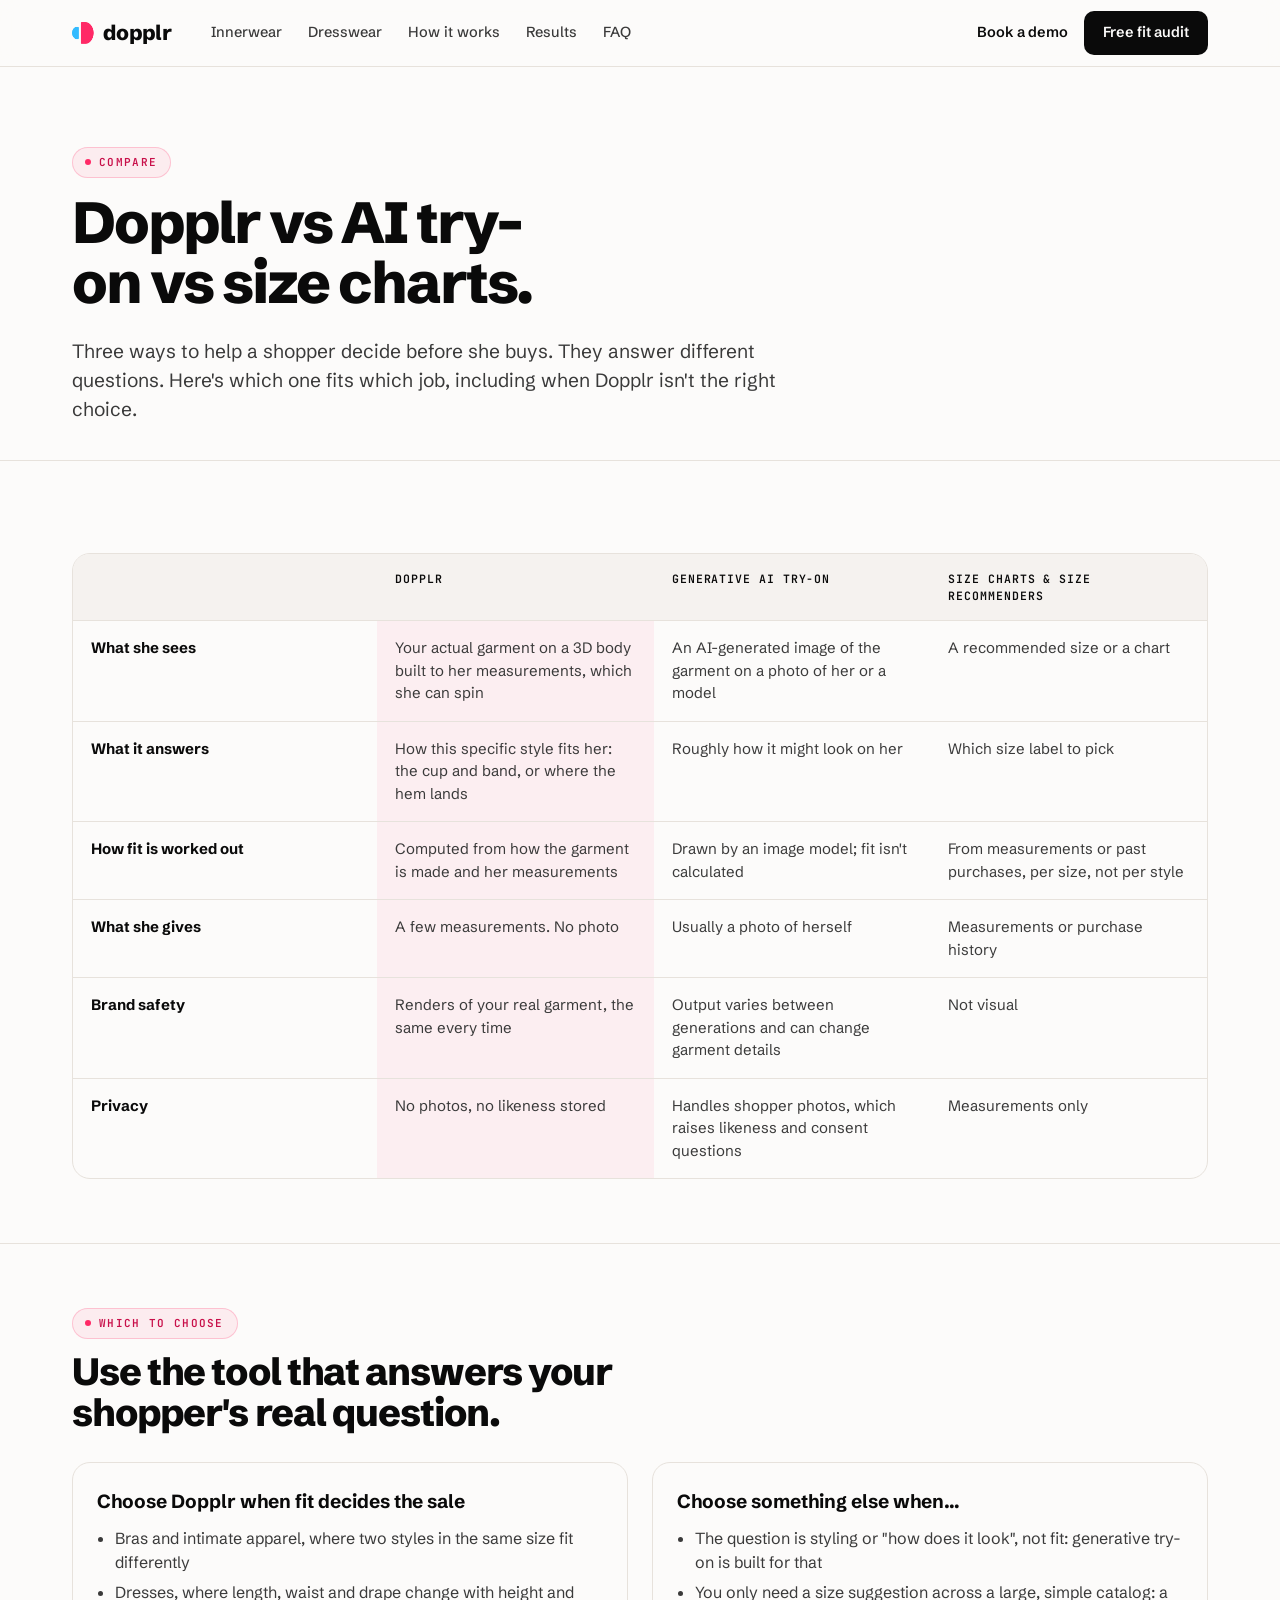
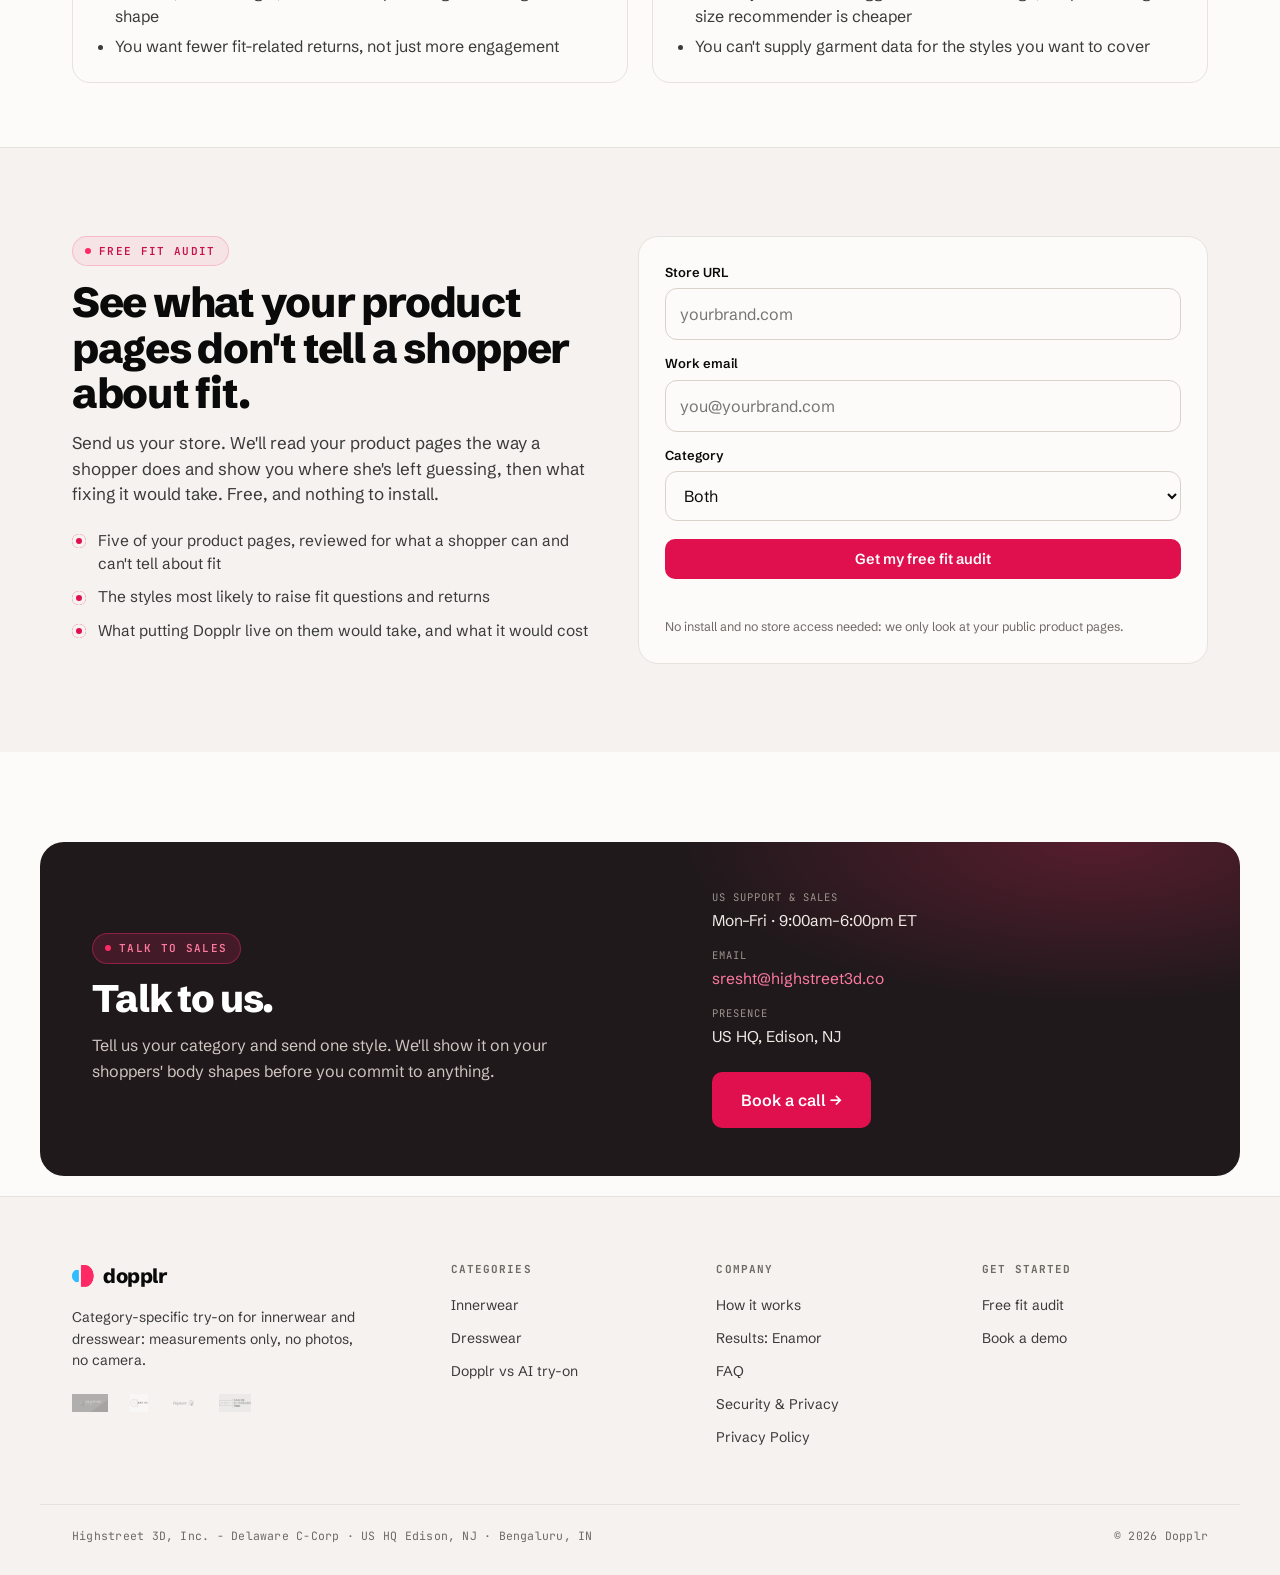
==== compare.html @ ad515e50 "Site audit fixes: free fit audit funnel, GA4 events, new pages, a11y/LCP, SEO and crawlability - Fre" ====
<!DOCTYPE html>
<html lang="en">
<head>
<meta charset="UTF-8" />
<meta name="viewport" content="width=device-width, initial-scale=1.0" />
<title>Dopplr vs AI try-on vs size charts | Dopplr</title>
<meta name="description" content="How Dopplr compares with generative AI try-on and size charts or size recommenders, and when each is the right choice for an apparel brand." />
<link rel="canonical" href="https://dopplr.info/compare" />
<meta property="og:type" content="website" />
<meta property="og:site_name" content="Dopplr" />
<meta property="og:title" content="Dopplr vs AI try-on vs size charts" />
<meta property="og:description" content="How Dopplr compares with generative AI try-on and size charts or size recommenders, and when each is the right choice for an apparel brand." />
<meta property="og:url" content="https://dopplr.info/compare" />
<meta property="og:image" content="https://dopplr.info/public/assets/og/dopplr-og.png" />
<meta name="twitter:card" content="summary_large_image" />
<script type="application/ld+json">
{"@context": "https://schema.org", "@type": "WebPage", "name": "Dopplr vs AI try-on vs size charts", "publisher": {"@type": "Organization", "@id": "https://dopplr.info/#org", "name": "Dopplr", "url": "https://dopplr.info/"}}
</script>
<script type="application/ld+json">
{"@context": "https://schema.org", "@type": "BreadcrumbList", "itemListElement": [{"@type": "ListItem", "position": 1, "name": "Dopplr", "item": "https://dopplr.info/"}, {"@type": "ListItem", "position": 2, "name": "Compare", "item": "https://dopplr.info/compare"}]}
</script>
<link rel="icon" href="public/assets/logos/dopplr-mark.png" />
<link rel="preconnect" href="https://fonts.googleapis.com" />
<link rel="preconnect" href="https://fonts.gstatic.com" crossorigin />
<link href="https://fonts.googleapis.com/css2?family=Schibsted+Grotesk:wght@400;500;600;700;800&family=JetBrains+Mono:wght@500;600&display=swap" rel="stylesheet" />
<style>
  :root{
    --bg:#FCFBFA; --bg-alt:#F5F2EF; --ink:#0A0A0A; --ink-2:#3A3A3A; --muted:#6E6A64;
    --line:#E7E2DC; --line-2:#D8D2CA; --accent:#FF2966; --accent-deep:#E0104F; --accent-text:#C8104A; --accent-btn:#E0104F;
    --blush:#F3DED6; --blush-2:#E9C7BC; --char:#20191c;
    --sans:"Schibsted Grotesk",system-ui,-apple-system,sans-serif;
    --mono:"JetBrains Mono",ui-monospace,SFMono-Regular,Menlo,monospace;
    --wrap:1200px;
  }
  @media (prefers-color-scheme:dark){:root{
    --accent-text:#FF5C8A; --accent-btn:#E0104F;
    --bg:#131011; --bg-alt:#1b1618; --ink:#f4efec; --ink-2:#cdc5c0; --muted:#9c938d;
    --line:#2c2528; --line-2:#3a3236; --blush:#3a2a2c; --blush-2:#4a3236;
  }}
  *{box-sizing:border-box;margin:0;padding:0}
  html{scroll-behavior:smooth}
  body{font-family:var(--sans);background:var(--bg);color:var(--ink);line-height:1.5;-webkit-font-smoothing:antialiased}
  a{color:inherit;text-decoration:none}
  .wrap{max-width:var(--wrap);margin:0 auto;padding:0 32px}
  .mono{font-family:var(--mono)}

  /* ── header ─────────────────────────────────────────────── */
  header{position:sticky;top:0;z-index:50;background:color-mix(in srgb,var(--bg) 86%,transparent);backdrop-filter:blur(12px);-webkit-backdrop-filter:blur(12px);border-bottom:1px solid var(--line)}
  .nav{display:flex;align-items:center;gap:32px;height:66px}
  .brand{display:flex;align-items:center;gap:9px;font-weight:800;font-size:21px;letter-spacing:-0.03em}
  .brand img{width:22px;height:22px}
  .nav-links{display:flex;gap:26px;margin-left:8px}
  .nav-links a{font-size:14.5px;color:var(--ink-2);font-weight:500;transition:color .15s}
  .nav-links a:hover{color:var(--ink)}
  .nav-links a .caret{color:var(--muted);font-size:11px}
  .nav-cta{margin-left:auto;display:flex;align-items:center;gap:16px}
  .link-cta{font-size:14.5px;font-weight:600;color:var(--ink)}
  .link-cta:hover{color:var(--accent)}
  .nav-toggle{display:none;width:42px;height:42px;flex:none;align-items:center;justify-content:center;border:1px solid var(--line-2);border-radius:11px;background:var(--bg);color:var(--ink);cursor:pointer}
  .nav-toggle svg{width:21px;height:21px}
  .nav-links a.m-only{display:none}
  .btn{display:inline-flex;align-items:center;gap:8px;font-family:inherit;font-size:14.5px;font-weight:600;border-radius:10px;padding:10px 18px;cursor:pointer;border:1px solid transparent;transition:transform .05s,filter .15s,background .15s,border-color .15s}
  .btn:active{transform:translateY(1px)}
  .btn-primary{background:var(--ink);color:var(--bg)}
  .btn-primary:hover{filter:brightness(1.12)}
  .btn-ghost{background:transparent;color:var(--ink);border-color:var(--line-2)}
  .btn-ghost:hover{border-color:var(--ink);background:color-mix(in srgb,var(--ink) 4%,transparent)}

  /* ── hero ───────────────────────────────────────────────── */
  .hero{position:relative;overflow:hidden}
  .hero-grid{display:grid;grid-template-columns:1.06fr 0.94fr;gap:56px;align-items:center;padding:78px 0 92px;min-height:calc(100vh - 66px)}
  .eyebrow{display:inline-flex;align-items:center;gap:8px;font-family:var(--mono);font-size:11px;font-weight:600;letter-spacing:0.12em;text-transform:uppercase;color:var(--accent);background:rgba(255,41,102,.07);border:1px solid rgba(255,41,102,.22);border-radius:999px;padding:6px 13px 6px 12px}
  .eyebrow::before{content:"";width:6px;height:6px;border-radius:50%;background:var(--accent);flex:none}
  h1{font-size:clamp(38px,5vw,64px);font-weight:800;line-height:1.03;letter-spacing:-0.035em;margin:20px 0 0;text-wrap:balance}
  h1 .chip{display:inline-flex;align-items:center;gap:7px;font-family:var(--mono);font-size:0.66em;font-weight:600;letter-spacing:0;vertical-align:0.06em;
    border:2px solid var(--accent);color:var(--accent);border-radius:12px;padding:2px 12px;line-height:1.1;white-space:nowrap;position:relative;top:-0.04em}
  .subhead{font-size:clamp(17px,1.5vw,20px);color:var(--ink-2);max-width:36ch;margin-top:24px;line-height:1.5}
  .support{display:flex;flex-wrap:wrap;gap:8px;margin-top:26px}
  .support span{font-family:var(--mono);font-size:12px;letter-spacing:0.02em;color:var(--muted);background:var(--bg-alt);border:1px solid var(--line);border-radius:999px;padding:6px 13px}
  .support span b{color:var(--ink);font-weight:600}
  .outcomes{display:flex;align-items:center;flex-wrap:wrap;gap:10px;margin-top:22px}
  .outcomes .oc-label{font-family:var(--mono);font-size:11px;font-weight:600;letter-spacing:0.1em;text-transform:uppercase;color:var(--muted)}
  .oc{display:inline-flex;align-items:center;gap:9px;font-size:14.5px;font-weight:600;color:var(--ink);background:rgba(255,41,102,.07);border:1px solid rgba(255,41,102,.24);border-radius:12px;padding:9px 15px 9px 10px}
  .oc .ic{display:inline-flex;align-items:center;justify-content:center;width:25px;height:25px;border-radius:7px;background:var(--accent);color:#fff;flex:none}
  .oc .ic svg{width:14px;height:14px}
  .cta-row{display:flex;flex-wrap:wrap;gap:12px;margin-top:34px}
  .cta-row .btn{padding:13px 22px;font-size:15px}
  .btn-accent{background:var(--accent);color:#fff}
  .btn-accent:hover{background:var(--accent-deep)}
  .scrollcue{position:absolute;left:32px;bottom:26px;font-family:var(--mono);font-size:11px;letter-spacing:0.1em;text-transform:uppercase;color:var(--muted);display:flex;align-items:center;gap:9px}
  .scrollcue .bar{width:26px;height:1px;background:var(--line-2);position:relative;overflow:hidden}
  .scrollcue .bar::after{content:"";position:absolute;inset:0;width:40%;background:var(--accent);animation:cue 2.4s ease-in-out infinite}
  @keyframes cue{0%{transform:translateX(-120%)}60%,100%{transform:translateX(320%)}}

  /* hero visual — placeholder that teases the live demo (Section 2) */
  .stage{position:relative;aspect-ratio:5/6;border-radius:22px;overflow:hidden;border:1px solid var(--line);
    background:
      radial-gradient(120% 90% at 50% 8%, var(--blush) 0%, var(--blush-2) 42%, var(--char) 128%);
    box-shadow:0 30px 80px -40px rgba(40,20,25,.5)}
  .stage .body{position:absolute;inset:0;
    background:radial-gradient(46% 40% at 50% 44%, rgba(255,255,255,.20), transparent 70%)}
  .stage .grain{position:absolute;inset:0;opacity:.5;mix-blend-mode:soft-light;
    background-image:radial-gradient(rgba(255,255,255,.5) .5px,transparent .5px);background-size:4px 4px}
  .size-tag{position:absolute;left:18px;top:18px;background:var(--bg);color:var(--ink);border-radius:12px;padding:8px 13px;box-shadow:0 6px 20px -8px rgba(0,0,0,.35)}
  .size-tag .k{font-family:var(--mono);font-size:9.5px;letter-spacing:0.12em;text-transform:uppercase;color:var(--muted);display:block}
  .size-tag .v{font-size:19px;font-weight:800;letter-spacing:-0.02em}
  /* pulsing hotspots — previews the demo's cup / band / strap markers */
  .hot{position:absolute;width:14px;height:14px;border-radius:50%;background:#fff;box-shadow:0 0 0 2px var(--accent);cursor:default}
  .hot::after{content:"";position:absolute;inset:-8px;border-radius:50%;border:1.5px solid var(--accent);animation:pulse 2.6s ease-out infinite}
  .hot .lab{position:absolute;left:22px;top:50%;transform:translateY(-50%);white-space:nowrap;font-family:var(--mono);font-size:10.5px;letter-spacing:0.04em;text-transform:uppercase;color:#fff;background:rgba(20,14,16,.62);border-radius:999px;padding:4px 10px;backdrop-filter:blur(4px);opacity:0;transition:opacity .2s}
  .stage:hover .hot .lab{opacity:1}
  /* hotspots are accurate only on the resting view; fade them once it spins */
  #tt .hot{transition:opacity .3s}
  #tt.spun .hot{opacity:0;pointer-events:none}
  .hot.h1{left:41%;top:44%} .hot.h1::after{animation-delay:0s}
  .hot.h2{left:37%;top:62%} .hot.h2::after{animation-delay:.5s}
  .hot.h3{left:56%;top:31%} .hot.h3::after{animation-delay:1s}
  @keyframes pulse{0%{transform:scale(.7);opacity:.9}100%{transform:scale(2.1);opacity:0}}
  .stage .caption{position:absolute;left:16px;right:16px;bottom:14px;font-family:var(--mono);font-size:11px;color:rgba(255,255,255,.9);background:rgba(20,14,16,.5);backdrop-filter:blur(6px);border-radius:10px;padding:9px 12px;line-height:1.4;z-index:4}
  .stage .caption b{color:#fff;font-weight:600}
  /* turntable image: cover-fill the portrait stage, framed on the bust */
  .tt-img{position:absolute;inset:0;width:100%;height:100%;object-fit:cover;object-position:center 26%;
    transform:scale(1.12);transform-origin:center 22%;user-select:none;-webkit-user-drag:none;pointer-events:none;
    opacity:0;transition:opacity .4s}
  .tt-img.ready{opacity:1}
  /* intro: reversed MI10 gesture clip, played once, then it hands off to the turntable */
  .tt-intro{position:absolute;inset:0;width:100%;height:100%;object-fit:cover;object-position:center 26%;
    transform:scale(1.12);transform-origin:center 22%;z-index:3;pointer-events:none;transition:opacity .55s ease}
  .tt-intro.gone{opacity:0}
  #tt{cursor:grab;touch-action:pan-y}
  #tt.grabbing{cursor:grabbing}
  .tt-load{position:absolute;inset:0;display:flex;align-items:center;justify-content:center;z-index:2}
  .tt-load span{width:30px;height:30px;border-radius:50%;border:2.5px solid rgba(255,255,255,.35);border-top-color:#fff;animation:spin 1s linear infinite}
  .tt-load.done{display:none}
  @keyframes spin{to{transform:rotate(360deg)}}
  .tt-cue{position:absolute;left:16px;top:16px;z-index:4;display:inline-flex;align-items:center;gap:7px;
    font-family:var(--mono);font-size:11px;letter-spacing:.03em;color:#fff;background:rgba(20,14,16,.5);
    backdrop-filter:blur(6px);border-radius:999px;padding:6px 12px;transition:opacity .3s}
  .tt-cue.hide{opacity:0}

  /* ── entrance animation ─────────────────────────────────── */
  .reveal{transform:translateY(14px);animation:rise .7s cubic-bezier(.2,.65,.3,1) forwards}
  .d1{animation-delay:.05s}.d2{animation-delay:.15s}.d3{animation-delay:.25s}.d4{animation-delay:.35s}.d5{animation-delay:.45s}
  .stage.reveal{transform:translateY(20px) scale(.99);animation:riseStage .9s cubic-bezier(.2,.65,.3,1) .2s forwards}
  @keyframes rise{to{transform:none}}
  @keyframes riseStage{to{opacity:1;transform:none}}

  /* ── section 2 · live demo ──────────────────────────────── */
  .demo{padding:96px 0 108px;border-top:1px solid var(--line);background:var(--bg-alt)}
  .demo-grid{display:grid;grid-template-columns:1fr auto;gap:64px;align-items:center}
  .demo-copy{max-width:480px}
  .demo-copy h2{font-size:clamp(30px,3.4vw,46px);font-weight:800;letter-spacing:-0.03em;line-height:1.05;margin:16px 0 0;text-wrap:balance}
  .demo-copy p{font-size:17px;color:var(--ink-2);margin-top:18px;max-width:48ch}
  .switcher{display:flex;flex-direction:column;align-items:stretch;gap:6px;background:var(--bg);border:1px solid var(--line);border-radius:18px;padding:8px;width:236px;box-shadow:0 1px 2px rgba(40,20,25,.04)}
  .switch-opt{display:flex;align-items:baseline;gap:7px;text-align:left;font-family:var(--sans);font-size:15px;font-weight:600;color:var(--ink-2);background:transparent;border:0;border-radius:12px;padding:12px 15px;cursor:pointer;white-space:nowrap;transition:background .18s,color .18s}
  .switch-opt span{color:var(--muted);font-weight:500;font-size:13px}
  .switch-opt:hover{color:var(--ink);background:var(--bg-alt)}
  .switch-opt.is-active{background:var(--ink);color:var(--bg)}
  .switch-opt.is-active:hover{background:var(--ink)}
  .switch-opt.is-active span{color:rgba(255,255,255,.7)}
  .demo-phone-col{display:flex;align-items:center;justify-content:flex-end;gap:32px}
  .phone{position:relative;width:330px;flex:none}
  .screen{position:relative;aspect-ratio:360/740;border-radius:34px;overflow:hidden;background:#000;
    border:9px solid #14100f;box-shadow:0 34px 70px -34px rgba(30,15,20,.55),0 2px 0 rgba(255,255,255,.04) inset}
  .screen::before{content:"";position:absolute;top:9px;left:50%;transform:translateX(-50%);width:38%;height:20px;background:#14100f;border-radius:0 0 14px 14px;z-index:3;pointer-events:none}
  .screen iframe{position:absolute;inset:0;width:100%;height:100%;border:0;background:#fff}
  .poster{position:absolute;inset:0;display:flex;flex-direction:column;align-items:center;justify-content:center;gap:20px;
    background:radial-gradient(120% 80% at 50% 0%, var(--blush) 0%, var(--blush-2) 45%, var(--char) 120%);cursor:pointer}
  .poster-name{font-family:var(--mono);font-size:13px;letter-spacing:0.22em;color:rgba(255,255,255,.85);text-transform:uppercase}
  .launch{display:inline-flex;align-items:center;gap:9px;font-family:inherit;font-size:14px;font-weight:600;color:#20191c;background:#fff;border:0;border-radius:999px;padding:12px 20px;cursor:pointer;box-shadow:0 10px 30px -10px rgba(0,0,0,.45);transition:transform .1s,filter .15s}
  .launch:hover{filter:brightness(1.04)} .launch:active{transform:translateY(1px)}
  .phone.loading .poster{pointer-events:none}
  .phone.loading .launch{opacity:0}
  .phone .spin{position:absolute;inset:0;display:none;align-items:center;justify-content:center;z-index:2}
  .phone.loading .spin{display:flex}
  .phone .spin i{width:26px;height:26px;border-radius:50%;border:2.5px solid rgba(255,255,255,.35);border-top-color:#fff;animation:spin 1s linear infinite}
  .demo-note{font-family:var(--mono);font-size:12px;color:var(--muted);margin-top:26px}
  .demo-note b{color:var(--ink)}
  /* product walkthrough video */
  .demo-head{max-width:680px;margin:0 auto;text-align:center}
  .demo-head h2{font-size:clamp(30px,3.4vw,46px);font-weight:800;letter-spacing:-0.03em;line-height:1.05;margin:16px 0 0;text-wrap:balance}
  .demo-head p{font-size:17px;color:var(--ink-2);margin:18px auto 0;max-width:62ch}
  .demo-video{margin:44px auto 0;max-width:1000px}
  .demo-video video{display:block;width:100%;aspect-ratio:16/9;border-radius:20px;border:1px solid var(--line);background:#000;box-shadow:0 30px 70px -34px rgba(30,15,20,.5)}
  .demo-video figcaption{font-family:var(--mono);font-size:12px;color:var(--muted);margin-top:16px;text-align:center}
  .demo-video figcaption b{color:var(--ink)}

  /* ── section 3 · trusted by ─────────────────────────────── */
  .trust{padding:60px 0 64px;border-top:1px solid var(--line)}
  .trust-inner{display:flex;flex-direction:column;align-items:center;text-align:center;gap:30px}
  .trust .eyebrow{margin:0}
  .creds{display:flex;flex-wrap:wrap;align-items:center;justify-content:center;gap:26px 52px}
  .cred-group{display:flex;flex-direction:column;align-items:center;gap:20px}
  .cred-label{font-family:var(--mono);font-size:11px;font-weight:600;letter-spacing:.12em;text-transform:uppercase;color:var(--muted)}
  .cred-label--accent{color:var(--accent)}
  .cred-div{width:1px;height:84px;background:var(--line);flex:none}
  .logos{display:flex;flex-wrap:wrap;align-items:center;justify-content:center;gap:20px 44px}
  .logos img{height:46px;width:auto;object-fit:contain;filter:none;opacity:1}
  .logos img.logo-enamor{height:37px}
  .backed-logos{display:flex;align-items:center;gap:34px;flex-wrap:wrap;justify-content:center}
  .backed-logos img{height:66px;width:auto;object-fit:contain;filter:none;opacity:1}
  @media(max-width:640px){.cred-div{display:none}}

  /* ── section 4 · the commercial problem ─────────────────── */
  .problem{padding:96px 0 108px;border-top:1px solid var(--line);background:var(--bg-alt)}
  .problem-grid{display:grid;grid-template-columns:1fr 1fr;gap:56px 72px;align-items:start}
  .problem-head h2{font-size:clamp(30px,3.4vw,44px);font-weight:800;letter-spacing:-0.03em;line-height:1.08;margin:16px 0 0;max-width:15ch;text-wrap:balance}
  .problem-body p{font-size:17px;line-height:1.6;color:var(--ink-2);margin:0 0 18px;max-width:52ch}
  .problem-body p:last-child{margin-bottom:0}
  .problem-body b{color:var(--ink);font-weight:600}
  .stats{grid-column:1/-1;display:grid;grid-template-columns:repeat(2,minmax(0,1fr));gap:20px;margin-top:24px}
  .stat{background:var(--bg);border:1px solid var(--line);border-radius:16px;padding:28px 30px}
  .stat-n{display:block;font-size:clamp(40px,4.6vw,56px);font-weight:800;letter-spacing:-0.03em;line-height:1;color:var(--accent)}
  .stat-l{display:block;margin-top:14px;font-size:15px;line-height:1.45;color:var(--ink-2);max-width:34ch}
  .stat-src{display:block;margin-top:12px;font-family:var(--mono);font-size:10.5px;letter-spacing:.03em;color:var(--muted)}

  /* ── section 5 · the wedge ──────────────────────────────── */
  .wedge{padding:96px 0 108px;border-top:1px solid var(--line)}
  .wedge-head{max-width:730px}
  .wedge-head h2{font-size:clamp(30px,3.6vw,46px);font-weight:800;letter-spacing:-0.03em;line-height:1.06;margin:16px 0 0;text-wrap:balance}
  .wedge-head p{font-size:18px;line-height:1.6;color:var(--ink-2);margin-top:20px;max-width:60ch}
  .wedge-head em{font-style:italic;color:var(--ink)}
  .wedge-points{display:grid;grid-template-columns:repeat(3,minmax(0,1fr));gap:22px;margin-top:52px}
  .wpoint{border:1px solid var(--line);border-radius:16px;padding:28px 26px;background:var(--bg-alt)}
  .wpoint h3{font-size:19px;font-weight:700;letter-spacing:-0.015em;line-height:1.25;margin:0}
  .wpoint p{font-size:14.5px;line-height:1.52;color:var(--ink-2);margin:12px 0 0}
  .wpoint p b{color:var(--ink);font-weight:600}
  .wedge-punch{margin-top:22px;background:var(--char);color:#F5F2EF;border-radius:18px;padding:36px 42px}
  .wedge-punch p{font-size:clamp(20px,2.3vw,27px);font-weight:600;line-height:1.32;letter-spacing:-0.02em;margin:0;max-width:34ch;text-wrap:balance}
  .wedge-punch b{color:var(--accent);font-weight:600}

  /* ── section 6 · how it works ───────────────────────────── */
  .how{padding:96px 0 108px;border-top:1px solid var(--line);background:var(--bg-alt)}
  .how-head{max-width:640px}
  .how-head h2{font-size:clamp(30px,3.6vw,46px);font-weight:800;letter-spacing:-0.03em;line-height:1.06;margin:16px 0 0;text-wrap:balance}
  .layers{margin-top:34px}
  .layer{display:grid;grid-template-columns:64px 1fr;gap:30px;padding:40px 0;border-top:1px solid var(--line-2)}
  .layer:last-child{border-bottom:1px solid var(--line-2)}
  .layer-n{font-size:34px;font-weight:800;letter-spacing:-0.03em;line-height:.9;color:var(--accent);font-variant-numeric:tabular-nums}
  .layer-body h3{font-size:24px;font-weight:800;letter-spacing:-0.02em;margin:0}
  .layer-body p{font-size:16.5px;line-height:1.6;color:var(--ink-2);margin:14px 0 0;max-width:64ch}
  .layer-body b{color:var(--ink);font-weight:600}
  .qchips{display:flex;flex-wrap:wrap;gap:8px;margin-top:16px}
  .qchip{font-family:var(--sans);font-size:13.5px;color:var(--ink-2);background:var(--bg);border:1px solid var(--line);border-radius:999px;padding:7px 14px}
  .layer-key{margin-top:18px;padding:18px 22px;background:var(--bg);border:1px solid var(--line);border-left:3px solid var(--accent);border-radius:12px;font-size:16px;line-height:1.55;color:var(--ink-2);max-width:62ch}
  .layer-key b{color:var(--ink);font-weight:700}

  /* ── section · product-specific answers (bra types) ─────── */
  .bratypes{padding:96px 0 104px;border-top:1px solid var(--line)}
  .bt-head{max-width:660px}
  .bt-head h2{font-size:clamp(30px,3.6vw,46px);font-weight:800;letter-spacing:-0.03em;line-height:1.06;margin:16px 0 0;text-wrap:balance}
  .bt-head p{font-size:17px;line-height:1.6;color:var(--ink-2);margin-top:18px;max-width:60ch}
  .bt-grid{display:grid;grid-template-columns:repeat(3,1fr);gap:20px;margin-top:48px}
  .bt-card{background:var(--bg-alt);border:1px solid var(--line);border-radius:18px;padding:26px;display:flex;flex-direction:column}
  .bt-ic{width:40px;height:40px;border-radius:11px;background:var(--bg);border:1px solid var(--line);display:flex;align-items:center;justify-content:center;color:var(--accent)}
  .bt-kind{font-family:var(--mono);font-size:11px;letter-spacing:.1em;text-transform:uppercase;color:var(--accent);margin-top:16px}
  .bt-card h3{font-size:19px;font-weight:800;letter-spacing:-0.02em;margin:5px 0 0}
  .bt-impact{font-size:14.5px;line-height:1.55;color:var(--ink-2);margin:10px 0 0}
  .bt-impact b{color:var(--ink);font-weight:600}
  .bt-lbl{display:block;font-family:var(--mono);font-size:10px;letter-spacing:.09em;text-transform:uppercase;color:var(--muted);margin:20px 0 11px;padding-top:18px;border-top:1px solid var(--line-2)}
  .bt-chips{display:flex;flex-direction:column;gap:8px}
  .bt-chips .q{font-size:13.5px;line-height:1.4;color:var(--ink);background:var(--bg);border:1px solid var(--line);border-radius:12px;border-bottom-left-radius:3px;padding:9px 12px}
  .bt-watch{margin-top:22px;align-self:flex-start;display:inline-flex;align-items:center;gap:9px;padding:9px 16px 9px 12px;font-family:inherit;font-size:14px;font-weight:600;color:var(--accent);background:transparent;border:1px solid rgba(255,41,102,.32);border-radius:999px;cursor:pointer;transition:background .18s,border-color .18s,transform .18s}
  .bt-watch:hover{background:rgba(255,41,102,.08);border-color:var(--accent);transform:translateY(-1px)}
  .bt-watch svg{flex:none}
  /* video lightbox */
  .yt-modal{position:fixed;inset:0;z-index:60;display:flex;align-items:center;justify-content:center;padding:24px}
  .yt-modal[hidden]{display:none}
  .yt-backdrop{position:absolute;inset:0;background:rgba(10,8,9,.74);backdrop-filter:blur(4px)}
  .yt-dialog{position:relative;width:min(960px,100%)}
  .yt-frame{position:relative;width:100%;aspect-ratio:16/9;max-height:82vh;background:#000;border-radius:16px;overflow:hidden;box-shadow:0 40px 90px -30px rgba(0,0,0,.7)}
  .yt-frame iframe{position:absolute;inset:0;width:100%;height:100%;border:0}
  .yt-close{position:absolute;top:-46px;right:0;width:38px;height:38px;border-radius:50%;border:0;background:rgba(255,255,255,.16);color:#fff;font-size:22px;line-height:1;cursor:pointer;display:flex;align-items:center;justify-content:center;transition:background .18s}
  .yt-close:hover{background:rgba(255,255,255,.28)}

  /* ── section 8 · results ────────────────────────────────── */
  .results{padding:96px 0 108px;border-top:1px solid var(--line);background:var(--bg-alt)}
  .results-head{max-width:660px}
  .results-head h2{font-size:clamp(30px,3.6vw,46px);font-weight:800;letter-spacing:-0.03em;line-height:1.06;margin:16px 0 0;text-wrap:balance}
  .results-head p{font-size:17px;line-height:1.6;color:var(--ink-2);margin-top:18px;max-width:56ch}
  .rgrid{display:grid;grid-template-columns:repeat(3,1fr);gap:20px;margin-top:46px}
  .rcard{background:var(--bg);border:1px solid var(--line);border-radius:18px;padding:30px 30px 28px}
  .rcard .n{display:block;font-size:clamp(42px,5vw,58px);font-weight:800;letter-spacing:-0.03em;color:var(--accent);line-height:1;font-variant-numeric:tabular-nums}
  .rcard .l{display:block;font-weight:700;font-size:16px;letter-spacing:-0.01em;margin-top:14px}
  .rcard .d{display:block;font-size:13.5px;color:var(--ink-2);margin-top:8px;line-height:1.5}
  .rcard .tag{display:inline-block;margin-top:14px;font-family:var(--mono);font-size:10px;letter-spacing:.08em;text-transform:uppercase;color:var(--muted);border:1px solid var(--line-2);border-radius:999px;padding:3px 9px}
  .attrib{margin-top:22px;font-family:var(--mono);font-size:12px;line-height:1.6;color:var(--muted);max-width:76ch}
  .attrib b{color:var(--ink)}
  .cases{display:grid;grid-template-columns:1fr 1fr;gap:20px;margin-top:34px}
  .case{display:flex;flex-direction:column;background:var(--bg);border:1px solid var(--line);border-radius:18px;padding:26px 28px;text-decoration:none;color:inherit;transition:border-color .2s,transform .2s,box-shadow .2s}
  .case:hover{border-color:var(--ink);transform:translateY(-3px);box-shadow:0 20px 44px -28px rgba(30,15,20,.42)}
  .case-logo{height:26px;width:auto;object-fit:contain;object-position:left;display:block;margin-bottom:16px}
  .case .ck{font-family:var(--mono);font-size:11px;letter-spacing:.1em;text-transform:uppercase;color:var(--accent)}
  .case h3{font-size:21px;font-weight:800;letter-spacing:-0.02em;margin:12px 0 0}
  .case p{font-size:14.5px;color:var(--ink-2);margin-top:9px;line-height:1.5}
  .case .arrow{font-weight:600;font-size:14px;margin-top:20px;display:inline-flex;gap:7px;align-items:center;color:var(--ink)}
  .case .arrow svg{transition:transform .2s}
  .case:hover .arrow svg{transform:translateX(4px)}

  /* ── section 9 · fit intelligence ───────────────────────── */
  .fi{padding:96px 0 108px;border-top:1px solid var(--line)}
  .fi-grid{display:grid;grid-template-columns:1fr 1fr;gap:64px;align-items:center}
  .fi-copy{max-width:520px}
  .fi-copy h2{font-size:clamp(28px,3.2vw,42px);font-weight:800;letter-spacing:-0.03em;line-height:1.1;margin:16px 0 0;text-wrap:balance}
  .fi-copy p{font-size:16.5px;line-height:1.6;color:var(--ink-2);margin-top:18px;max-width:52ch}
  .fi-copy p b{color:var(--ink);font-weight:600}
  .fi-tags{display:flex;flex-wrap:wrap;gap:8px;margin-top:24px}
  .fi-tag{font-family:var(--mono);font-size:11.5px;color:var(--ink-2);background:var(--bg-alt);border:1px solid var(--line);border-radius:999px;padding:7px 13px}
  .fi-panel{background:var(--char);color:#F5F2EF;border-radius:22px;padding:26px 28px 24px;box-shadow:0 40px 80px -40px rgba(30,15,20,.6)}
  .fi-phead{display:flex;align-items:center;justify-content:space-between;padding-bottom:16px;border-bottom:1px solid rgba(255,255,255,.1)}
  .fi-phead .t{font-family:var(--mono);font-size:11px;letter-spacing:.12em;text-transform:uppercase;color:#cabfba;display:flex;align-items:center;gap:8px}
  .fi-phead .t::before{content:"";width:7px;height:7px;border-radius:50%;background:var(--accent);box-shadow:0 0 10px var(--accent)}
  .fi-phead .s{font-family:var(--mono);font-size:10.5px;color:#8b807b}
  .fi-row{padding:17px 0;border-bottom:1px solid rgba(255,255,255,.08)}
  .fi-row:last-of-type{border-bottom:0}
  .fi-row .rl{font-family:var(--mono);font-size:10.5px;letter-spacing:.06em;text-transform:uppercase;color:#8b807b;margin-bottom:10px}
  .bars{display:flex;flex-direction:column;gap:8px}
  .bar{display:flex;align-items:center;gap:11px}
  .bar .bk{font-family:var(--mono);font-size:12px;font-weight:600;width:36px;color:#e8e0db}
  .bar .bt{flex:1;height:8px;background:rgba(255,255,255,.09);border-radius:999px;overflow:hidden}
  .bar .bf{display:block;height:100%;background:linear-gradient(90deg,var(--accent),#ff6f9c);border-radius:999px}
  .fi-val{font-size:16px;font-weight:700;letter-spacing:-0.01em}
  .fi-val .hl{color:#ff6f9c}
  .fi-sub{font-size:12.5px;color:#a99f9a;margin-top:5px;line-height:1.45}
  .fi-quote{font-size:15px;font-style:italic;color:#e8e0db}
  .fi-foot{margin-top:15px;font-family:var(--mono);font-size:10px;letter-spacing:.04em;color:#807570}

  /* ── section 10 · enterprise readiness ──────────────────── */
  .ent{padding:96px 0 108px;border-top:1px solid var(--line);background:var(--bg-alt)}
  .ent-head{max-width:640px}
  .ent-head h2{font-size:clamp(30px,3.6vw,46px);font-weight:800;letter-spacing:-0.03em;line-height:1.06;margin:16px 0 0;text-wrap:balance}
  .ent-head p{font-size:17px;line-height:1.6;color:var(--ink-2);margin-top:18px;max-width:56ch}
  .ent-grid{display:grid;grid-template-columns:repeat(4,1fr);gap:24px;margin-top:48px}
  .ent-col{border-top:2px solid var(--ink);padding-top:22px}
  .ent-ic{width:38px;height:38px;border-radius:11px;display:flex;align-items:center;justify-content:center;background:var(--bg);border:1px solid var(--line);color:var(--accent)}
  .ent-col h3{font-size:17px;font-weight:700;letter-spacing:-0.01em;margin:16px 0 0}
  .ent-col p{font-size:14px;line-height:1.55;color:var(--ink-2);margin-top:10px}
  .ent-col .meta{display:block;font-family:var(--mono);font-size:11px;color:var(--muted);margin-top:12px;letter-spacing:.02em}
  .ent-col .lk{display:inline-flex;align-items:center;gap:6px;font-size:13px;font-weight:600;color:var(--ink);margin-top:12px;text-decoration:none}
  .ent-col .lk svg{transition:transform .2s}
  .ent-col .lk:hover{color:var(--accent)}
  .ent-col .lk:hover svg{transform:translateX(3px)}
  .shopify-app{display:flex;align-items:center;gap:20px;margin-top:34px;padding:20px 26px;background:var(--bg);border:1px solid var(--line);border-radius:16px;text-decoration:none;color:inherit;transition:border-color .2s,transform .2s,box-shadow .2s}
  .shopify-app .sicon{width:44px;height:44px;border-radius:11px;background:#F1F8EA;display:flex;align-items:center;justify-content:center;flex:none}
  .shopify-app .sicon img{width:26px;height:26px}
  .shopify-app .txt{flex:1;min-width:0}
  .shopify-app .txt b{display:block;font-size:16px;font-weight:700;letter-spacing:-0.01em}
  .shopify-app .txt span{display:block;font-size:13.5px;color:var(--ink-2);margin-top:3px}
  .shopify-app .go{flex:none;font-weight:600;font-size:14px;color:#4b7d29;display:inline-flex;gap:7px;align-items:center}
  .shopify-app .go svg{transition:transform .2s}
  .shopify-app:hover .go svg{transform:translateX(4px)}
  .plat-logos{display:flex;align-items:center;gap:18px;margin-top:14px}
  .plat-logos img{height:16px;width:auto;object-fit:contain;opacity:.5}

  /* ── section · rollout & evaluation ─────────────────────── */
  .rollout{padding:96px 0 100px;border-top:1px solid var(--line)}
  .rollout-head{max-width:640px}
  .rollout-head h2{font-size:clamp(30px,3.6vw,46px);font-weight:800;letter-spacing:-0.03em;line-height:1.06;margin:16px 0 0;text-wrap:balance}
  .rollout-head p{font-size:17px;line-height:1.6;color:var(--ink-2);margin-top:18px;max-width:58ch}
  .rollout-head p b{color:var(--ink);font-weight:600}
  .phases2{display:grid;grid-template-columns:repeat(3,1fr);gap:20px;margin-top:50px;align-items:stretch}
  .phase2{position:relative;border:1px solid var(--line);border-radius:18px;padding:28px;background:var(--bg-alt);display:flex;flex-direction:column}
  .phase2.lead{border-color:rgba(255,41,102,.35);background:var(--bg);box-shadow:0 26px 54px -36px rgba(255,41,102,.45)}
  .phase2 .pn{font-family:var(--mono);font-size:12px;font-weight:600;color:var(--accent);letter-spacing:.05em}
  .phase2 h3{font-size:21px;font-weight:800;letter-spacing:-0.02em;margin:13px 0 0}
  .phase2 p{font-size:14.5px;line-height:1.55;color:var(--ink-2);margin:11px 0 0}
  .phase2 .pmeta{display:flex;flex-wrap:wrap;gap:8px;margin-top:16px}
  .phase2 .pmeta span{font-family:var(--mono);font-size:11.5px;color:var(--ink);background:var(--bg-alt);border:1px solid var(--line-2);border-radius:999px;padding:6px 11px}
  .phase2 .pmeta span.hl{color:var(--accent);border-color:rgba(255,41,102,.4);background:rgba(255,41,102,.06)}
  .spec{margin-top:18px;display:flex;flex-direction:column}
  .spec .r{display:flex;justify-content:space-between;align-items:baseline;gap:14px;padding:11px 0;border-top:1px solid var(--line)}
  .spec .r:last-of-type{border-bottom:1px solid var(--line)}
  .spec dt{font-family:var(--mono);font-size:11px;letter-spacing:.06em;text-transform:uppercase;color:var(--muted)}
  .spec dd{font-size:15px;font-weight:600;color:var(--ink);text-align:right}
  .spec dd.hl{color:var(--accent)}
  .spec-note{font-family:var(--mono);font-size:11.5px;color:var(--muted);margin-top:12px}
  .tag-start{position:absolute;top:-11px;left:24px;font-family:var(--mono);font-size:10px;font-weight:600;letter-spacing:.08em;text-transform:uppercase;color:#fff;background:var(--accent);border-radius:999px;padding:4px 11px}
  .rollout-note{display:flex;align-items:flex-start;gap:13px;margin-top:20px;padding:17px 20px;border:1px solid var(--line);border-left:3px solid var(--accent);border-radius:12px;background:var(--bg-alt)}
  .rollout-note svg{flex:none;color:var(--accent);margin-top:1px}
  .rollout-note p{font-size:14.5px;line-height:1.5;color:var(--ink-2);margin:0}
  .rollout-note b{color:var(--ink);font-weight:600}
  .phases2.two{grid-template-columns:1fr 1fr;margin-top:22px}
  /* scope-your-pilot calculator */
  .scoper{display:grid;grid-template-columns:1fr 1.05fr;border:1px solid rgba(255,41,102,.3);border-radius:20px;overflow:hidden;margin-top:44px;box-shadow:0 30px 62px -42px rgba(255,41,102,.4)}
  .scoper-in{padding:34px 34px 36px;background:var(--bg)}
  .scoper-in .pn{font-family:var(--mono);font-size:12px;font-weight:600;color:var(--accent);letter-spacing:.05em}
  .scoper-in h3{font-size:24px;font-weight:800;letter-spacing:-0.02em;margin:12px 0 0}
  .scoper-lead{font-size:14.5px;line-height:1.55;color:var(--ink-2);margin:10px 0 20px;max-width:44ch}
  .fld{display:block;margin-top:15px;position:relative}
  .fld>span{display:block;font-family:var(--mono);font-size:11px;letter-spacing:.06em;text-transform:uppercase;color:var(--muted);margin-bottom:7px}
  .fld select,.fld input{width:100%;font-family:var(--sans);font-size:15px;font-weight:600;color:var(--ink);background:var(--bg-alt);border:1px solid var(--line-2);border-radius:11px;padding:12px 14px;appearance:none;-webkit-appearance:none}
  .fld select{cursor:pointer}
  .fld select:focus,.fld input:focus{outline:none;border-color:var(--accent);box-shadow:0 0 0 3px rgba(255,41,102,.15)}
  .fld.sel::after{content:"▾";position:absolute;right:15px;bottom:13px;color:var(--muted);pointer-events:none;font-size:12px}
  .scoper-out{padding:32px 34px 34px;background:var(--char);color:#F6F1EE;display:flex;flex-direction:column}
  .scoper-out .eyebrow{background:rgba(255,41,102,.16);border-color:rgba(255,41,102,.4);align-self:flex-start}
  .sc-big{margin-top:18px;font-weight:800;letter-spacing:-0.03em;line-height:1}
  .sc-big span:first-child{font-size:52px;color:#fff;font-variant-numeric:tabular-nums}
  .sc-big .u{font-size:18px;color:#a99f9a;font-weight:600}
  .sc-sub{font-size:15px;color:#cfc6c1;margin-top:9px}
  .sc-sub b{color:#ff7aa0}
  .sc-rec{margin-top:20px;border-top:1px solid rgba(255,255,255,.12)}
  .sc-row{display:flex;justify-content:space-between;align-items:baseline;gap:14px;padding:11px 0;border-bottom:1px solid rgba(255,255,255,.08)}
  .sc-row .k{font-family:var(--mono);font-size:10.5px;letter-spacing:.06em;text-transform:uppercase;color:#9c938d}
  .sc-row .v{font-size:14.5px;font-weight:600;color:#f0eae6}
  .sc-work{margin-top:15px;font-size:12.5px;line-height:1.55;color:#a99f9a}
  .sc-work b{color:#e8e0db;font-weight:600}
  .sc-cta{display:flex;align-items:center;gap:12px;margin-top:auto;padding-top:22px;flex-wrap:wrap}
  .btn-copy{font-family:var(--sans);font-size:14px;font-weight:600;color:#f0eae6;background:rgba(255,255,255,.06);border:1px solid rgba(255,255,255,.18);border-radius:999px;padding:12px 18px;cursor:pointer;transition:.18s;display:inline-flex;align-items:center;gap:8px}
  .btn-copy:hover{background:rgba(255,255,255,.12);border-color:rgba(255,255,255,.32)}
  .btn-copy.done{color:#7ee0a0;border-color:rgba(126,224,160,.45)}

  /* ── section 11 · pricing band ──────────────────────────── */
  .priceband{padding:92px 0 100px;border-top:1px solid var(--line)}
  .pb-inner{display:flex;align-items:center;justify-content:space-between;gap:48px;background:var(--bg-alt);border:1px solid var(--line);border-radius:22px;padding:46px 50px}
  .pb-copy{max-width:640px}
  .pb-copy .eyebrow{margin-bottom:14px}
  .pb-copy h2{font-size:clamp(26px,3vw,38px);font-weight:800;letter-spacing:-0.03em;line-height:1.08;margin:0;text-wrap:balance}
  .pb-copy p{font-size:16px;line-height:1.6;color:var(--ink-2);margin-top:14px;max-width:60ch}
  .pb-cta{flex:none}
  .pb-cta .btn{font-size:15.5px;padding:14px 26px}
  .pb-note{display:block;font-family:var(--mono);font-size:11px;color:var(--muted);margin-top:12px;text-align:center}

  /* ── section 12 · close ─────────────────────────────────── */
  .close{position:relative;background:var(--char);color:#F6F1EE;padding:118px 0;overflow:hidden;text-align:center;border-top:1px solid var(--line)}
  .close::before{content:"";position:absolute;inset:0;background:radial-gradient(58% 62% at 50% -4%,rgba(255,41,102,.26),transparent 68%);pointer-events:none}
  .close-inner{position:relative;max-width:780px;margin:0 auto;display:flex;flex-direction:column;align-items:center}
  .close .eyebrow{margin-bottom:22px;background:rgba(255,41,102,.14);border-color:rgba(255,41,102,.36)}
  .close h2{font-size:clamp(34px,5vw,60px);font-weight:800;letter-spacing:-0.035em;line-height:1.02;margin:0;text-wrap:balance}
  .close p{font-size:19px;line-height:1.55;color:#cfc6c1;margin:22px 0 0;max-width:56ch}
  .close-cta{display:flex;flex-direction:column;align-items:center;gap:15px;margin-top:36px}
  .close-cta .btn{font-size:16px;padding:15px 30px}
  .close-note{font-family:var(--mono);font-size:12.5px;color:#a99f9a}

  /* ── footer ─────────────────────────────────────────────── */
  .site-foot{background:var(--bg-alt);border-top:1px solid var(--line);padding:64px 0 30px}
  .foot-grid{display:grid;grid-template-columns:1.5fr 1fr 1fr 1fr;gap:40px}
  .foot-brand .brand{display:inline-flex;align-items:center;gap:9px;font-weight:800;font-size:20px;letter-spacing:-0.02em;color:var(--ink);text-decoration:none}
  .foot-brand .brand img{width:22px;height:22px}
  .foot-brand>p{font-size:14px;line-height:1.55;color:var(--ink-2);margin:14px 0 0;max-width:32ch}
  .foot-backers{display:flex;align-items:center;gap:22px;margin-top:22px;flex-wrap:wrap}
  .foot-backers img{height:18px;width:auto;object-fit:contain;filter:grayscale(1);opacity:.42;transition:.2s}
  .foot-backers img:hover{filter:grayscale(0);opacity:1}
  .foot-col h4,.foot-col h3.fh{font-family:var(--mono);font-size:11px;letter-spacing:.1em;text-transform:uppercase;color:var(--muted);margin:0 0 12px}
  .foot-col a{display:block;font-size:14px;color:var(--ink-2);text-decoration:none;padding:6px 0;transition:color .15s}
  .foot-col a:hover{color:var(--accent)}
  .foot-base{display:flex;justify-content:space-between;align-items:center;gap:16px;margin-top:50px;padding-top:22px;border-top:1px solid var(--line);flex-wrap:wrap}
  .foot-base span{font-family:var(--mono);font-size:11.5px;color:var(--muted);letter-spacing:.02em}

  /* ── us team / sales contact ────────────────────────────── */
  /* faq (GEO / answer content) */
  .faq{padding:92px 0 20px;border-top:1px solid var(--line)}
  .faq-head{max-width:680px}
  .faq-head h2{font-size:clamp(30px,3.4vw,44px);font-weight:800;letter-spacing:-0.03em;line-height:1.06;margin:16px 0 0;text-wrap:balance}
  .faq-head p{font-size:17px;line-height:1.6;color:var(--ink-2);margin-top:16px;max-width:60ch}
  .faq-list{margin-top:40px;border-top:1px solid var(--line)}
  .faq-item{border-bottom:1px solid var(--line)}
  .faq-item summary{list-style:none;cursor:pointer;display:flex;align-items:flex-start;gap:16px;padding:22px 0;font-size:18px;font-weight:700;letter-spacing:-0.015em;color:var(--ink)}
  .faq-item summary::-webkit-details-marker{display:none}
  .faq-item summary .fq-ic{flex:none;width:26px;height:26px;border-radius:8px;border:1px solid var(--line-2);display:flex;align-items:center;justify-content:center;color:var(--accent);transition:transform .2s}
  .faq-item[open] summary .fq-ic{transform:rotate(45deg)}
  .faq-item .fq-a{font-size:15.5px;line-height:1.62;color:var(--ink-2);max-width:74ch;padding:0 0 24px 42px}
  .faq-item .fq-a b{color:var(--ink);font-weight:600}
  @media (max-width:560px){.faq-item .fq-a{padding-left:0}.faq-item summary{font-size:16.5px}}
  .contact{padding:90px 0 20px}
  .contact-card{position:relative;overflow:hidden;background:var(--char);color:#F6F1EE;border-radius:24px;padding:48px 52px}
  .contact-card::before{content:"";position:absolute;inset:0;background:radial-gradient(52% 72% at 88% 0%,rgba(255,41,102,.24),transparent 66%);pointer-events:none}
  .contact-inner{position:relative;display:grid;grid-template-columns:1.2fr 1fr;gap:48px;align-items:center}
  .contact .eyebrow{background:rgba(255,41,102,.16);border-color:rgba(255,41,102,.4)}
  .contact h2{font-size:clamp(26px,3vw,40px);font-weight:800;letter-spacing:-0.03em;line-height:1.08;margin:14px 0 0;color:#fff}
  .contact>.contact-card p{font-size:16px;line-height:1.6;color:#cfc6c1;margin-top:14px;max-width:48ch}
  .cmeta{display:flex;flex-direction:column;gap:16px}
  .cmeta .row{display:flex;flex-direction:column;gap:3px}
  .cmeta .k{font-family:var(--mono);font-size:10.5px;letter-spacing:.1em;text-transform:uppercase;color:#9c938d}
  .cmeta .v{font-size:15.5px;color:#f0eae6}
  .cmeta .v a{color:#ff7aa0;text-decoration:none}
  .cbook{margin-top:8px}
  .cbook .btn{font-size:16px;padding:15px 28px}

  @media (max-width:900px){
    .demo-grid{grid-template-columns:1fr;gap:40px}
    .demo-copy{max-width:none}
    .demo-copy h2{font-size:28px}
    .demo-phone-col{flex-direction:column;justify-content:center;gap:24px}
    .switcher{width:min(340px,86vw)}
    .phone{width:min(330px,82vw)}
    .problem-grid{grid-template-columns:1fr;gap:32px}
    .problem-head h2{font-size:27px;max-width:none}
    .stats{grid-template-columns:1fr;margin-top:8px}
    .wedge-head h2{font-size:27px}
    .wedge-points{grid-template-columns:1fr;gap:14px;margin-top:36px}
    .wedge-punch{padding:28px 26px}
    .how-head h2{font-size:27px}
    .bt-head h2{font-size:27px}
    .bt-grid{grid-template-columns:1fr;gap:14px;margin-top:34px}
    .layer{grid-template-columns:44px 1fr;gap:16px;padding:30px 0}
    .layer-n{font-size:26px}
    .layer-body h3{font-size:21px}
    .results-head h2{font-size:27px}
    .rgrid{grid-template-columns:1fr;gap:14px;margin-top:34px}
    .cases{grid-template-columns:1fr;gap:14px}
    .fi-grid{grid-template-columns:1fr;gap:36px}
    .fi-copy{max-width:none}
    .fi-copy h2{font-size:26px}
    .ent-head h2{font-size:27px}
    .ent-grid{grid-template-columns:repeat(2,1fr);gap:28px 22px;margin-top:36px}
    .rollout-head h2{font-size:27px}
    .phases2{grid-template-columns:1fr;gap:14px;margin-top:38px}
    .scoper{grid-template-columns:1fr;margin-top:34px}
    .sc-big span:first-child{font-size:44px}
    .pb-inner{flex-direction:column;align-items:flex-start;gap:26px;padding:32px 26px}
    .pb-copy h2{font-size:24px}
    .pb-cta{width:100%}
    .pb-cta .btn{width:100%;justify-content:center}
    .shopify-app{flex-direction:column;align-items:flex-start;gap:14px}
    .close{padding:84px 0}
    .close h2{font-size:32px}
    .close p{font-size:17px}
    .contact{padding:56px 0 10px}
    .contact-card{padding:32px 26px}
    .contact-inner{grid-template-columns:1fr;gap:28px}
    .contact h2{font-size:26px}
    .foot-grid{grid-template-columns:1fr 1fr;gap:32px 24px}
    .foot-brand{grid-column:1/-1}
    .foot-base{flex-direction:column;align-items:flex-start;gap:8px}
    .link-cta{display:none}
    .nav-toggle{display:inline-flex}
    .nav-cta{gap:10px}
    .nav{gap:12px}
    /* nav links become a tap-to-open dropdown panel */
    .nav-links{position:absolute;top:100%;left:0;right:0;flex-direction:column;gap:0;margin:0;
      background:var(--bg);border-bottom:1px solid var(--line);padding:6px 32px 14px;
      box-shadow:0 22px 44px -26px rgba(0,0,0,.32);
      transform:translateY(-10px);opacity:0;pointer-events:none;transition:opacity .18s ease,transform .18s ease}
    header.nav-open .nav-links{transform:none;opacity:1;pointer-events:auto}
    .nav-links a{font-size:16px;color:var(--ink);padding:14px 2px;border-bottom:1px solid var(--line)}
    .nav-links a:last-child{border-bottom:0}
    .nav-links a .caret{display:none}
    .nav-links a.m-only{display:block;color:var(--accent);font-weight:600}
    .hero-grid{grid-template-columns:1fr;gap:36px;padding:48px 0 64px;min-height:0}
    .stage{width:100%;max-width:440px;margin-left:auto;margin-right:auto}
    .scrollcue{display:none}
  }
  /* phone-specific pass */
  @media (max-width:560px){
    .wrap{padding:0 20px}
    .nav-links{padding-left:20px;padding-right:20px}
    .ent-grid{grid-template-columns:1fr;gap:24px}
    .phases2.two{grid-template-columns:1fr}
    .cmeta .k{font-size:10.5px}
  }
  @media (prefers-reduced-motion:reduce){
    .reveal,.stage.reveal{animation:none;opacity:1;transform:none}
    .hot::after,.scrollcue .bar::after{animation:none}
    html{scroll-behavior:auto}
  }

  /* ── dresswear page ─────────────────────────────────────── */
  .vswitch{display:inline-flex;gap:4px;background:var(--bg-alt);border:1px solid var(--line);border-radius:999px;padding:4px;margin-bottom:18px}
  .vswitch a{font-family:var(--mono);font-size:11px;font-weight:600;letter-spacing:.1em;text-transform:uppercase;padding:7px 14px;border-radius:999px;color:var(--muted)}
  .vswitch a.on{background:var(--ink);color:var(--bg)}
  .dstage{position:relative;aspect-ratio:3/4;border-radius:22px;overflow:hidden;border:1px solid var(--line);background:#2a2422;cursor:grab;user-select:none;touch-action:pan-y;box-shadow:0 30px 60px -30px rgba(0,0,0,.35)}
  .dstage:active{cursor:grabbing}
  .dstage img{position:absolute;inset:0;width:100%;height:100%;object-fit:cover;object-position:center top;display:block;-webkit-user-drag:none}
  .dstage .tag{position:absolute;left:14px;top:14px;z-index:3;font-family:var(--mono);font-size:11px;letter-spacing:.04em;color:#fff;background:rgba(20,14,16,.55);backdrop-filter:blur(6px);border-radius:999px;padding:6px 11px}
  .dstage .cue{position:absolute;right:14px;top:14px;z-index:3;display:flex;align-items:center;gap:6px;font-family:var(--mono);font-size:11px;letter-spacing:.03em;color:#fff;background:rgba(20,14,16,.5);backdrop-filter:blur(6px);border-radius:999px;padding:6px 11px}
  .dstage .caption{position:absolute;left:14px;right:14px;bottom:14px;z-index:3;font-family:var(--mono);font-size:11px;color:rgba(255,255,255,.92);background:rgba(20,14,16,.5);backdrop-filter:blur(6px);border-radius:10px;padding:9px 12px;line-height:1.4}
  .dstage .caption b{color:#fff;font-weight:600}
  .picker{display:flex;flex-wrap:wrap;gap:8px;margin-top:14px}
  .picker .lbl{width:100%;font-family:var(--mono);font-size:10.5px;letter-spacing:.1em;text-transform:uppercase;color:var(--muted)}
  .picker button{font-family:inherit;font-size:13.5px;font-weight:600;color:var(--ink-2);background:var(--bg-alt);border:1px solid var(--line);border-radius:999px;padding:7px 14px;cursor:pointer;transition:background .15s,color .15s,border-color .15s}
  .picker button[aria-pressed="true"]{background:var(--ink);color:var(--bg);border-color:var(--ink)}
  .hem{padding:96px 0 108px;border-top:1px solid var(--line)}
  .hem-head{max-width:720px}
  .hem-head h2{font-size:clamp(30px,3.6vw,46px);font-weight:800;letter-spacing:-0.03em;line-height:1.06;margin:16px 0 0;text-wrap:balance}
  .hem-head p{font-size:17px;line-height:1.6;color:var(--ink-2);margin-top:18px;max-width:60ch}
  .hem-row{display:grid;grid-template-columns:repeat(4,minmax(0,1fr));gap:18px;margin-top:48px;align-items:start}
  .hem-card{position:relative}
  .hem-fig{position:relative;aspect-ratio:9/16;border-radius:16px;overflow:hidden;border:1px solid var(--line);background:#2a2422}
  .hem-fig img{width:100%;height:100%;object-fit:cover;display:block}
  .hem-line{position:absolute;left:0;right:0;height:0;border-top:2px dashed var(--accent);z-index:2}
  .hem-line span{position:absolute;right:8px;top:-24px;font-family:var(--mono);font-size:10.5px;font-weight:600;letter-spacing:.04em;color:#fff;background:var(--accent);border-radius:999px;padding:3px 8px;white-space:nowrap}
  .hem-floor{position:absolute;left:0;right:0;border-top:1px solid rgba(255,255,255,.55);z-index:2}
  .hem-meta{margin-top:14px}
  .hem-meta .h{font-size:22px;font-weight:800;letter-spacing:-0.02em;font-variant-numeric:tabular-nums}
  .hem-meta .h small{font-size:13px;font-weight:500;color:var(--muted);margin-left:6px}
  .hem-meta .w{font-size:13.5px;line-height:1.45;color:var(--ink-2);margin-top:4px}
  .hem-meta .w b{color:var(--ink);font-weight:600}
  .hem-note{margin-top:28px;font-family:var(--mono);font-size:12px;color:var(--muted);max-width:70ch}
  .shapes{padding:96px 0 108px;border-top:1px solid var(--line);background:var(--bg-alt)}
  .shape-row{display:grid;grid-template-columns:repeat(4,minmax(0,1fr));gap:18px;margin-top:48px}
  .shape-card{background:var(--bg);border:1px solid var(--line);border-radius:18px;overflow:hidden}
  .shape-card .fig{aspect-ratio:3/4;background:#2a2422;overflow:hidden}
  .shape-card .fig img{width:100%;height:100%;object-fit:cover;object-position:center 8%;display:block}
  .shape-card .meta{padding:16px 18px 20px}
  .shape-card .k{font-family:var(--mono);font-size:10.5px;letter-spacing:.1em;text-transform:uppercase;color:var(--accent)}
  .shape-card h3{font-size:17px;font-weight:800;letter-spacing:-0.015em;margin:5px 0 0}
  .shape-card p{font-size:13.5px;line-height:1.5;color:var(--ink-2);margin-top:8px}
  .pilot{padding:96px 0 108px;border-top:1px solid var(--line)}
  .pilot-grid{display:grid;grid-template-columns:1.1fr .9fr;gap:56px;align-items:center}
  .pilot h2{font-size:clamp(30px,3.6vw,46px);font-weight:800;letter-spacing:-0.03em;line-height:1.06;margin:16px 0 0;text-wrap:balance}
  .pilot p{font-size:17px;line-height:1.6;color:var(--ink-2);margin-top:18px;max-width:58ch}
  .pilot-card{background:var(--char);color:#f4efec;border-radius:22px;padding:32px}
  .pilot-card .k{font-family:var(--mono);font-size:11px;letter-spacing:.12em;text-transform:uppercase;color:#ff6b95}
  .pilot-card ul{list-style:none;margin-top:18px;display:grid;gap:12px}
  .pilot-card li{display:grid;grid-template-columns:26px 1fr;gap:12px;font-size:15px;line-height:1.5;color:#e8e0dc}
  .pilot-card li .n{font-family:var(--mono);font-size:12px;color:#ff6b95;padding-top:3px}
  .pilot-card li b{color:#fff;font-weight:600}
  .aeo{padding:96px 0 108px;border-top:1px solid var(--line);background:var(--bg-alt)}
  .aeo-grid{display:grid;grid-template-columns:.9fr 1.1fr;gap:56px;align-items:start}
  .aeo h2{font-size:clamp(30px,3.6vw,46px);font-weight:800;letter-spacing:-0.03em;line-height:1.06;margin:16px 0 0;text-wrap:balance}
  .aeo .lead{font-size:17px;line-height:1.6;color:var(--ink-2);margin-top:18px;max-width:56ch}
  .aeo-points{margin-top:28px;display:grid;gap:16px}
  .aeo-pt{display:grid;grid-template-columns:34px 1fr;gap:14px}
  .aeo-pt .ic{width:34px;height:34px;border-radius:10px;background:var(--bg);border:1px solid var(--line);display:flex;align-items:center;justify-content:center;color:var(--accent)}
  .aeo-pt h3{font-size:16px;font-weight:700;letter-spacing:-0.01em;margin:0}
  .aeo-pt p{font-size:14px;line-height:1.5;color:var(--ink-2);margin:4px 0 0}
  .aeo-pt p b{color:var(--ink);font-weight:600}
  .code{background:var(--char);border-radius:22px;overflow:hidden;box-shadow:0 30px 60px -30px rgba(0,0,0,.4)}
  .code-bar{display:flex;align-items:center;justify-content:space-between;padding:12px 18px;border-bottom:1px solid rgba(255,255,255,.08)}
  .code-bar .f{font-family:var(--mono);font-size:11.5px;letter-spacing:.04em;color:#cdc5c0}
  .code-bar .t{font-family:var(--mono);font-size:10px;letter-spacing:.1em;text-transform:uppercase;color:#ff6b95;border:1px solid rgba(255,107,149,.4);border-radius:999px;padding:4px 9px}
  .code pre{margin:0;padding:18px 20px 22px;overflow:auto;white-space:pre-wrap;word-break:break-word;font-family:var(--mono);font-size:12px;line-height:1.55;color:#e8e0dc;tab-size:2}
  .code .k{color:#9ad1ff} .code .s{color:#ffd18a} .code .n{color:#b5e8a3} .code .c{color:#8b8188;font-style:italic} .code .hl{color:#ff6b95}
  .aeo-ask{margin-top:18px;display:grid;gap:8px}
  .aeo-ask .q{font-family:var(--mono);font-size:12px;color:var(--ink-2);background:var(--bg);border:1px solid var(--line);border-radius:12px;padding:9px 12px}
  .aeo-ask .q b{color:var(--accent);font-weight:600}
  @media (max-width:980px){.aeo-grid{grid-template-columns:1fr}}
  @media (max-width:980px){.hem-row,.shape-row{grid-template-columns:repeat(2,minmax(0,1fr))}.pilot-grid{grid-template-columns:1fr}}
  @media (max-width:560px){.hem-row{gap:12px}.hem-meta .h{font-size:18px}}

</style>

<style>
  /* ── hub ─────────────────────────────────────────────── */
  .hub-hero{padding:88px 0 40px}
  .hub-hero h1{font-size:clamp(36px,5.4vw,64px);line-height:1.04;letter-spacing:-.035em;font-weight:800;max-width:18ch;margin:14px 0 22px}
  .hub-hero h1 .hl{color:var(--accent)}
  .hub-hero .subhead{max-width:62ch}
  .cats{padding:24px 0 72px}
  .cat-grid{display:grid;grid-template-columns:repeat(2,minmax(0,1fr));gap:24px}
  .cat{display:flex;flex-direction:column;background:var(--bg-alt);border:1px solid var(--line);border-radius:22px;overflow:hidden;transition:transform .2s,border-color .2s}
  .cat:hover{transform:translateY(-3px);border-color:var(--line-2)}
  .cat-fig{position:relative;aspect-ratio:4/3;background:var(--blush);overflow:hidden}
  .cat-fig img{position:absolute;inset:0;width:100%;height:100%;object-fit:contain}
  .cat-fig img.fill{object-fit:cover;object-position:50% 30%}
  .cat-status{position:absolute;top:16px;left:16px;font-family:var(--mono);font-size:11px;font-weight:600;letter-spacing:.1em;text-transform:uppercase;padding:6px 12px;border-radius:999px}
  .cat-status.live{background:var(--ink);color:var(--bg)}
  .cat-status.new{background:var(--accent);color:#fff}
  .cat-body{padding:28px 28px 26px;display:flex;flex-direction:column;gap:14px;flex:1}
  .cat-k{font-family:var(--mono);font-size:12px;font-weight:600;letter-spacing:.12em;text-transform:uppercase;color:var(--muted)}
  .cat h2{font-size:clamp(24px,2.6vw,32px);line-height:1.12;letter-spacing:-.025em;font-weight:800}
  .cat h2 em{font-style:normal;color:var(--accent)}
  .cat p{color:var(--ink-2);font-size:16px}
  .cat-proof{display:grid;grid-template-columns:repeat(3,minmax(0,1fr));gap:10px;border-top:1px solid var(--line);padding-top:16px}
  .cat-proof .n{display:block;font-size:28px;font-weight:800;letter-spacing:-.03em}
  .cat-proof .l{display:block;font-size:13px;color:var(--muted);line-height:1.35}
  .cat-proof i{font-style:normal;font-family:var(--mono);font-size:10px;text-transform:uppercase;letter-spacing:.08em;display:block;margin-top:2px}
  .cat-asks{list-style:none;border-top:1px solid var(--line);padding-top:16px;display:grid;gap:8px}
  .cat-asks li{font-size:15px;color:var(--ink-2);padding-left:20px;position:relative}
  .cat-asks li::before{content:"";position:absolute;left:0;top:.55em;width:8px;height:8px;border-radius:50%;background:var(--accent)}
  .cat-foot{margin-top:auto;display:flex;align-items:center;justify-content:space-between;gap:12px;flex-wrap:wrap;padding-top:6px}
  .cat-trust{display:flex;align-items:center;gap:12px;font-size:13px;color:var(--muted)}
  .cat-trust img{height:22px;width:auto;opacity:.85}
  .cat-trust img.logo-enamor{height:18px}
  @media (prefers-color-scheme:dark){.cat-trust img{filter:invert(1) grayscale(1);opacity:.75}}
  .cat-go{font-weight:700;color:var(--accent)}
  .cat-note{font-size:12px;color:var(--muted)}
  .why{padding:72px 0;border-top:1px solid var(--line)}
  .qtable{margin-top:32px;border:1px solid var(--line);border-radius:18px;overflow:hidden}
  .qrow{display:grid;grid-template-columns:1.1fr 1.5fr 1.5fr;gap:0}
  .qrow>span{padding:18px 22px;border-top:1px solid var(--line);font-size:15.5px;color:var(--ink-2)}
  .qrow.qhead>span{border-top:0;background:var(--bg-alt);font-family:var(--mono);font-size:12px;font-weight:600;letter-spacing:.1em;text-transform:uppercase;color:var(--ink)}
  .qrow .qk{font-weight:700;color:var(--ink)}
  .installs{margin-top:28px;color:var(--muted);font-size:15px}
  .hub-trust{display:flex;align-items:center;gap:22px;flex-wrap:wrap;margin-top:34px;padding-top:24px;border-top:1px solid var(--line)}
  .ht-group{display:flex;align-items:center;gap:18px;flex-wrap:wrap}
  .ht-label{font-family:var(--mono);font-size:11px;font-weight:600;letter-spacing:.1em;text-transform:uppercase;color:var(--muted)}
  .hub-trust img{height:24px;width:auto;opacity:.85}
  .hub-trust img.logo-enamor{height:18px}
  .ht-div{width:1px;height:28px;background:var(--line-2)}
  @media (prefers-color-scheme:dark){.hub-trust img{filter:invert(1) grayscale(1);opacity:.7}}
  .hub-hero .cta-row{margin-top:26px}
  .start{padding:88px 0;border-top:1px solid var(--line)}
  .start-grid{display:grid;grid-template-columns:repeat(2,minmax(0,1fr));gap:24px;margin-top:32px}
  .start-card{border:1px solid var(--line);border-radius:20px;padding:28px;display:flex;flex-direction:column;gap:16px;background:var(--bg)}
  .start-card h3{font-size:24px;letter-spacing:-.02em;font-weight:800}
  .start-card dl{display:grid;gap:12px}
  .start-card dl div{display:grid;grid-template-columns:130px 1fr;gap:12px;border-top:1px solid var(--line);padding-top:12px}
  .start-card dt{font-family:var(--mono);font-size:11px;font-weight:600;letter-spacing:.08em;text-transform:uppercase;color:var(--muted);padding-top:3px}
  .start-card dd{font-size:15.5px;color:var(--ink-2)}
  .start-card .btn{align-self:flex-start;margin-top:auto}
  @media (max-width:880px){.start-grid{grid-template-columns:1fr}.ht-div{display:none}}
  @media (max-width:560px){.start-card dl div{grid-template-columns:1fr;gap:2px}.start-card{padding:22px 18px}}
  @media (max-width:880px){
    .cat-grid{grid-template-columns:1fr}
    .qrow{grid-template-columns:1fr}
    .qrow.qhead{display:none}
    .qrow>span:not(.qk){border-top:0;padding-top:4px}
    .qrow>span:nth-child(2)::before{content:"Innerwear · ";font-weight:700;color:var(--ink)}
    .qrow>span:nth-child(3)::before{content:"Dresswear · ";font-weight:700;color:var(--ink)}
  }
  @media (max-width:560px){.cat-body{padding:22px 18px}.cat-proof{grid-template-columns:1fr}.hub-hero{padding:56px 0 24px}}
</style>
<link rel="stylesheet" href="public/css/site.css" />
</head>
<body>

<header>
  <nav class="wrap nav">
    <a class="brand" href="index.html"><img src="public/assets/logos/dopplr-mark.png" alt="" />dopplr</a>
    <div class="nav-links" id="nav-links">
      <a href="innerwear.html">Innerwear</a>
      <a href="dresswear.html">Dresswear</a>
      <a href="how-it-works.html">How it works</a>
      <a href="results-enamor.html">Results</a>
      <a href="faq.html">FAQ</a>
      <a class="m-only" href="#audit">Free fit audit</a>
    </div>
    <div class="nav-cta">
      <a class="link-cta" href="https://calendar.app.google/67bdHT71dR5V6fka7" target="_blank" rel="noopener">Book a demo</a>
      <a class="btn btn-primary" href="#audit">Free fit audit</a>
      <button class="nav-toggle" type="button" aria-label="Open menu" aria-expanded="false" aria-controls="nav-links">
        <svg viewBox="0 0 24 24" fill="none" stroke="currentColor" stroke-width="2" stroke-linecap="round"><path d="M4 7h16M4 12h16M4 17h16"/></svg>
      </button>
    </div>
  </nav>
</header>

<main id="top">
  <section class="page-hero" id="hero">
    <div class="wrap">
      <span class="eyebrow">Compare</span>
      <h1>Dopplr vs AI try-on vs size charts.</h1>
      <p class="subhead">Three ways to help a shopper decide before she buys. They answer different questions. Here's which one fits which job, including when Dopplr isn't the right choice.</p>
    </div>
  </section>

  <section class="block" id="table">
    <div class="wrap">
      <div class="ctable" role="table" aria-label="Dopplr compared with generative AI try-on and size charts">
        <div class="crow chead" role="row"><span role="columnheader"></span><span role="columnheader">Dopplr</span><span role="columnheader">Generative AI try-on</span><span role="columnheader">Size charts &amp; size recommenders</span></div>
        <div class="crow" role="row"><span class="ck" role="rowheader">What she sees</span><span class="us" role="cell">Your actual garment on a 3D body built to her measurements, which she can spin</span><span role="cell">An AI-generated image of the garment on a photo of her or a model</span><span role="cell">A recommended size or a chart</span></div>
        <div class="crow" role="row"><span class="ck" role="rowheader">What it answers</span><span class="us" role="cell">How this specific style fits her: the cup and band, or where the hem lands</span><span role="cell">Roughly how it might look on her</span><span role="cell">Which size label to pick</span></div>
        <div class="crow" role="row"><span class="ck" role="rowheader">How fit is worked out</span><span class="us" role="cell">Computed from how the garment is made and her measurements</span><span role="cell">Drawn by an image model; fit isn't calculated</span><span role="cell">From measurements or past purchases, per size, not per style</span></div>
        <div class="crow" role="row"><span class="ck" role="rowheader">What she gives</span><span class="us" role="cell">A few measurements. No photo</span><span role="cell">Usually a photo of herself</span><span role="cell">Measurements or purchase history</span></div>
        <div class="crow" role="row"><span class="ck" role="rowheader">Brand safety</span><span class="us" role="cell">Renders of your real garment, the same every time</span><span role="cell">Output varies between generations and can change garment details</span><span role="cell">Not visual</span></div>
        <div class="crow" role="row"><span class="ck" role="rowheader">Privacy</span><span class="us" role="cell">No photos, no likeness stored</span><span role="cell">Handles shopper photos, which raises likeness and consent questions</span><span role="cell">Measurements only</span></div>
      </div>
    </div>
  </section>

  <section class="block" id="when">
    <div class="wrap">
      <span class="eyebrow">Which to choose</span>
      <h2>Use the tool that answers your shopper's real question.</h2>
      <div class="two">
        <div class="panel"><h3>Choose Dopplr when fit decides the sale</h3><ul><li>Bras and intimate apparel, where two styles in the same size fit differently</li><li>Dresses, where length, waist and drape change with height and shape</li><li>You want fewer fit-related returns, not just more engagement</li></ul></div>
        <div class="panel"><h3>Choose something else when…</h3><ul><li>The question is styling or "how does it look", not fit: generative try-on is built for that</li><li>You only need a size suggestion across a large, simple catalog: a size recommender is cheaper</li><li>You can't supply garment data for the styles you want to cover</li></ul></div>
      </div>
    </div>
  </section>

  <section class="audit" id="audit">
    <div class="wrap audit-grid">
      <div>
        <span class="eyebrow">Free fit audit</span>
        <h2>See what your product pages don't tell a shopper about fit.</h2>
        <p class="lead">Send us your store. We'll read your product pages the way a shopper does and show you where she's left guessing, then what fixing it would take. Free, and nothing to install.</p>
        <ul class="audit-gets">
          <li>Five of your product pages, reviewed for what a shopper can and can't tell about fit</li>
          <li>The styles most likely to raise fit questions and returns</li>
          <li>What putting Dopplr live on them would take, and what it would cost</li>
        </ul>
      </div>
      <form class="audit-form" data-audit-form novalidate>
        <div class="af-fields">
          <label><span>Store URL</span><input name="store" type="text" inputmode="url" autocomplete="url" placeholder="yourbrand.com" required /></label>
          <label><span>Work email</span><input name="email" type="email" autocomplete="email" placeholder="you@yourbrand.com" required /></label>
          <label class="af-cat"><span>Category</span><select name="category"><option value="innerwear">Innerwear</option><option value="dresswear">Dresswear</option><option value="both" selected>Both</option></select></label>
          <input class="af-hp" name="company" tabindex="-1" autocomplete="off" aria-hidden="true" />
          <button class="btn btn-accent" type="submit">Get my free fit audit</button>
        </div>
        <p class="af-msg" role="status" aria-live="polite"></p>
        <p class="af-fine">No install and no store access needed: we only look at your public product pages.</p>
      </form>
    </div>
  </section>

  <section class="contact wrap" id="contact">
    <div class="contact-card">
      <div class="contact-inner">
        <div>
          <span class="eyebrow">Talk to sales</span>
          <h2>Talk to us.</h2>
          <p>Tell us your category and send one style. We'll show it on your shoppers' body shapes before you commit to anything.</p>
        </div>
        <div class="cmeta">
          <div class="row"><span class="k">US support &amp; sales</span><span class="v">Mon–Fri · 9:00am–6:00pm ET</span></div>
          <div class="row"><span class="k">Email</span><span class="v"><a href="mailto:sresht@highstreet3d.co">sresht@highstreet3d.co</a></span></div>
          <div class="row"><span class="k">Presence</span><span class="v">US HQ, Edison, NJ</span></div>
          <div class="cbook"><a class="btn btn-accent" href="https://calendar.app.google/67bdHT71dR5V6fka7" target="_blank" rel="noopener">Book a call →</a></div>
        </div>
      </div>
    </div>
  </section>
</main>

<footer class="site-foot">
  <div class="wrap foot-grid">
    <div class="foot-brand">
      <a class="brand" href="index.html"><img src="public/assets/logos/dopplr-mark.png" alt="" />dopplr</a>
      <p>Category-specific try-on for innerwear and dresswear: measurements only, no photos, no camera.</p>
      <div class="foot-backers">
        <img src="public/assets/logos/cornerstone.png" alt="Cornerstone Ventures" />
        <img src="public/assets/logos/batvc.jpg" alt="BAT VC" />
        <img src="public/assets/logos/flipkart.svg" alt="Flipkart Ventures" />
        <img src="public/assets/logos/fef.png" alt="Fashion Entrepreneur Fund" />
      </div>
    </div>
    <div class="foot-col">
      <h3 class="fh">Categories</h3>
      <a href="innerwear.html">Innerwear</a>
      <a href="dresswear.html">Dresswear</a>
      <a href="compare.html">Dopplr vs AI try-on</a>
    </div>
    <div class="foot-col">
      <h3 class="fh">Company</h3>
      <a href="how-it-works.html">How it works</a>
      <a href="results-enamor.html">Results: Enamor</a>
      <a href="faq.html">FAQ</a>
      <a href="security.html">Security &amp; Privacy</a>
      <a href="privacy.html">Privacy Policy</a>
    </div>
    <div class="foot-col">
      <h3 class="fh">Get started</h3>
      <a href="#audit">Free fit audit</a>
      <a href="https://calendar.app.google/67bdHT71dR5V6fka7" target="_blank" rel="noopener">Book a demo</a>
    </div>
  </div>
  <div class="wrap foot-base">
    <span>Highstreet 3D, Inc. - Delaware C-Corp · US HQ Edison, NJ · Bengaluru, IN</span>
    <span>© 2026 Dopplr</span>
  </div>
</footer>

<script>
(function(){
  var tg=document.querySelector(".nav-toggle"), links=document.getElementById("nav-links");
  if(tg&&links) tg.addEventListener("click",function(){ var o=links.classList.toggle("open"); tg.setAttribute("aria-expanded",String(o)); });
})();
</script>
<script src="public/js/site.js" defer></script>
</body>
</html>
---- public/css/site.css ----
/* ── a11y overrides (loaded after each page's own styles, so these win) ── */
.eyebrow,.cat-go,.cat-k,.shape-card .k,.cred-label--accent,.bt-kind,.pn,.hl,.cat h2 em,.hub-hero h1 .hl,.bt-watch{color:var(--accent-text,#C8104A)}
.btn-accent,.cat-status.new,.hem-line span{background:var(--accent-btn,#E0104F)}
.btn-accent:hover{background:#C8104A}
.contact .eyebrow,.scoper-out .eyebrow,.close .eyebrow{color:#FF7A9E}
.fi-phead .s,.fi-row .rl,.fi-panel .fi-foot{color:#B3A8A2}
.scoper-in .pn,.phase2 .pn,.phases2 .pn{color:var(--accent-text,#C8104A)}
.foot-col h3.fh{font-size:11px}

/* Shared components used on every page: free fit audit, FAQ, steps, comparison, case study. */

/* ── free fit audit ─────────────────────────────────────── */
.audit{padding:88px 0;border-top:1px solid var(--line);background:var(--bg-alt)}
.audit-grid{display:grid;grid-template-columns:1fr 1.1fr;gap:48px;align-items:start}
.audit h2{font-size:clamp(28px,3.6vw,42px);line-height:1.08;letter-spacing:-.03em;font-weight:800;margin:14px 0 14px}
.audit .lead{color:var(--ink-2);font-size:17px;max-width:52ch}
.audit-gets{list-style:none;margin-top:22px;display:grid;gap:10px}
.audit-gets li{position:relative;padding-left:26px;color:var(--ink-2);font-size:15.5px}
.audit-gets li::before{content:"";position:absolute;left:0;top:.35em;width:14px;height:14px;border-radius:50%;background:var(--accent-btn,#E0104F);box-shadow:inset 0 0 0 4px var(--bg-alt)}
.audit-form{background:var(--bg);border:1px solid var(--line);border-radius:20px;padding:26px}
.af-fields{display:grid;gap:14px}
.af-fields label{display:grid;gap:6px;font-size:13px;font-weight:600;color:var(--ink)}
.af-fields input,.af-fields select{font:inherit;font-size:16px;font-weight:400;padding:13px 14px;border-radius:12px;border:1px solid var(--line-2);background:var(--bg);color:var(--ink);width:100%}
.af-fields input:focus,.af-fields select:focus{outline:2px solid var(--accent-btn,#E0104F);outline-offset:1px}
.af-fields .btn{width:100%;justify-content:center;margin-top:4px}
.af-hp{position:absolute;left:-9999px;width:1px;height:1px;opacity:0}
.af-msg{margin-top:12px;font-size:14px;min-height:1.2em;color:var(--ink-2)}
.af-msg.ok{color:#1a7f4b;font-weight:600}
.af-msg.err{color:var(--accent-text,#C8104A);font-weight:600}
.af-fine{margin-top:10px;font-size:12.5px;color:var(--muted)}
.audit-form.sent .af-fields{opacity:.55;pointer-events:none}
.hero-audit{margin-top:26px;max-width:620px}
.hero-audit .af-fields{grid-template-columns:1.2fr 1.2fr auto;align-items:end}
.hero-audit .af-fields label span{position:absolute;left:-9999px}
.hero-audit .af-fields .btn{width:auto;margin:0;white-space:nowrap;padding:13px 18px}
.hero-audit .af-cat{display:none}
@media (prefers-color-scheme:dark){.af-msg.ok{color:#5fd394}}
@media (max-width:880px){.audit-grid{grid-template-columns:1fr;gap:28px}.hero-audit .af-fields{grid-template-columns:1fr}.hero-audit .af-fields .btn{width:100%}}

/* ── generic content pages ──────────────────────────────── */
.page-hero{padding:80px 0 36px}
.page-hero h1{font-size:clamp(34px,5vw,58px);line-height:1.05;letter-spacing:-.035em;font-weight:800;max-width:20ch;margin:14px 0 18px}
.page-hero .subhead{max-width:62ch}
.block{padding:64px 0;border-top:1px solid var(--line)}
.block h2{font-size:clamp(26px,3.2vw,38px);line-height:1.1;letter-spacing:-.025em;font-weight:800;margin:12px 0 10px;max-width:24ch}
.block .lead{color:var(--ink-2);max-width:64ch;font-size:17px}
.steps{list-style:none;margin-top:28px;display:grid;gap:0;counter-reset:st}
.steps li{display:grid;grid-template-columns:64px 1fr;gap:24px;padding:26px 0;border-top:1px solid var(--line-2)}
.steps li::before{counter-increment:st;content:counter(st,decimal-leading-zero);font-family:var(--mono);font-size:13px;color:var(--muted);padding-top:4px}
.steps h3{font-size:19px;letter-spacing:-.01em;margin-bottom:6px}
.steps p{color:var(--ink-2)}
.two{display:grid;grid-template-columns:repeat(2,minmax(0,1fr));gap:24px;margin-top:28px}
.panel{border:1px solid var(--line);border-radius:18px;padding:24px;background:var(--bg)}
.panel h3{font-size:19px;margin-bottom:10px}
.panel ul{padding-left:18px;color:var(--ink-2);display:grid;gap:6px}
.tag{display:inline-block;font-family:var(--mono);font-size:11px;font-weight:600;letter-spacing:.1em;text-transform:uppercase;color:var(--muted);margin-bottom:8px}
@media (max-width:880px){.two{grid-template-columns:1fr}.steps li{grid-template-columns:44px 1fr;gap:14px}}

/* FAQ */
.faq-list{margin-top:24px;border-top:1px solid var(--line-2)}
.faq-list details{border-bottom:1px solid var(--line-2);padding:20px 0}
.faq-list summary{cursor:pointer;font-weight:700;font-size:17.5px;list-style:none;display:flex;justify-content:space-between;gap:16px}
.faq-list summary::-webkit-details-marker{display:none}
.faq-list summary::after{content:"+";font-family:var(--mono);color:var(--muted);font-size:20px;line-height:1}
.faq-list details[open] summary::after{content:"–"}
.faq-list details p{margin-top:12px;color:var(--ink-2);max-width:72ch}
.faq-group{margin-top:44px}
.faq-group:first-of-type{margin-top:16px}

/* comparison table */
.ctable{margin-top:28px;border:1px solid var(--line);border-radius:18px;overflow:hidden}
.crow{display:grid;grid-template-columns:1.1fr 1fr 1fr 1fr}
.crow>span{padding:16px 18px;border-top:1px solid var(--line);font-size:15px;color:var(--ink-2)}
.crow.chead>span{border-top:0;background:var(--bg-alt);font-family:var(--mono);font-size:11.5px;font-weight:600;letter-spacing:.08em;text-transform:uppercase;color:var(--ink)}
.crow .ck{font-weight:700;color:var(--ink)}
.crow .us{background:color-mix(in srgb,var(--accent) 6%,transparent)}
@media (max-width:880px){.crow{grid-template-columns:1fr}.crow.chead{display:none}.crow>span:not(.ck){border-top:0;padding-top:2px}
  .crow>span:nth-child(2)::before{content:"Dopplr · ";font-weight:700;color:var(--ink)}
  .crow>span:nth-child(3)::before{content:"Generative AI try-on · ";font-weight:700;color:var(--ink)}
  .crow>span:nth-child(4)::before{content:"Size charts & size recommenders · ";font-weight:700;color:var(--ink)}}

/* case study figures */
.figs{display:grid;grid-template-columns:repeat(3,minmax(0,1fr));gap:18px;margin-top:28px}
.fig{border:1px solid var(--line);border-radius:18px;padding:22px;background:var(--bg)}
.fig .n{display:block;font-size:44px;font-weight:800;letter-spacing:-.04em;line-height:1}
.fig .l{display:block;font-weight:700;margin-top:10px}
.fig .d{display:block;color:var(--ink-2);font-size:14.5px;margin-top:6px}
.fig .t{display:inline-block;margin-top:12px;font-family:var(--mono);font-size:10.5px;letter-spacing:.1em;text-transform:uppercase;color:var(--muted)}
@media (max-width:880px){.figs{grid-template-columns:1fr}}
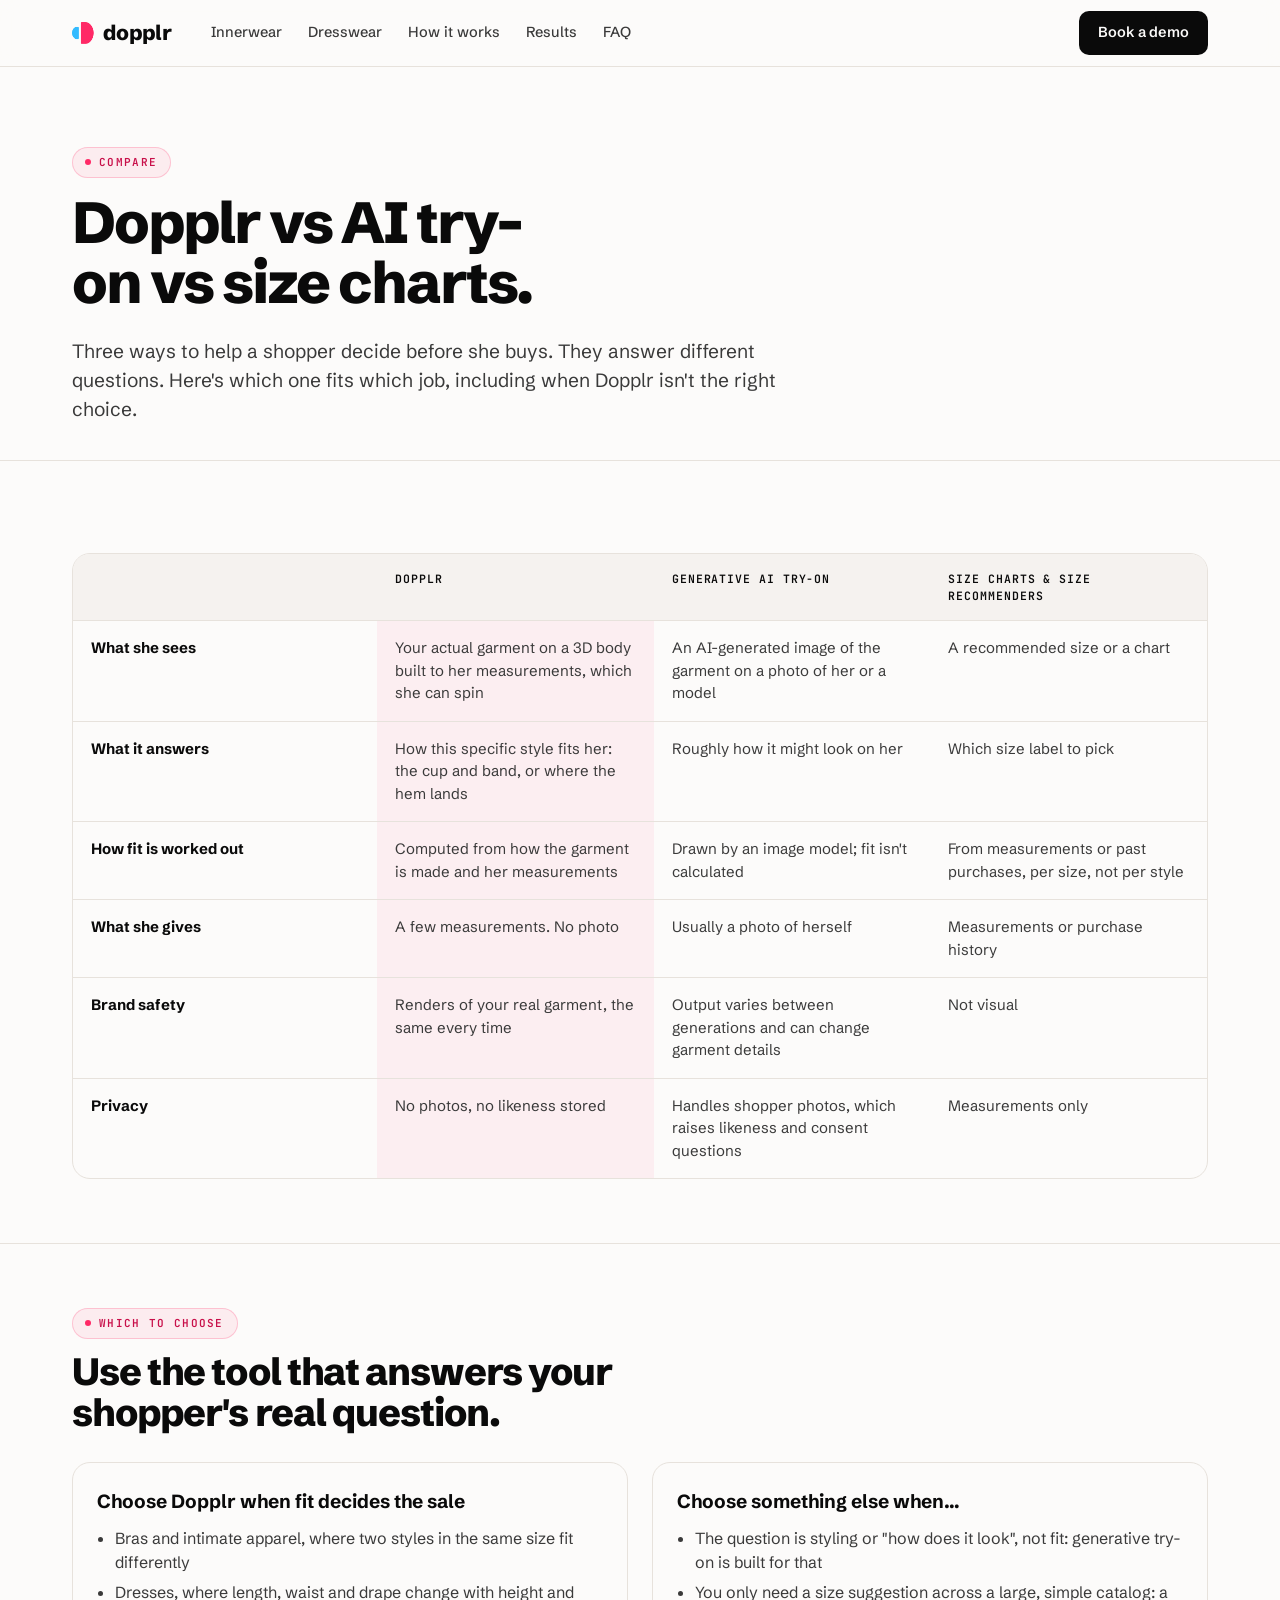
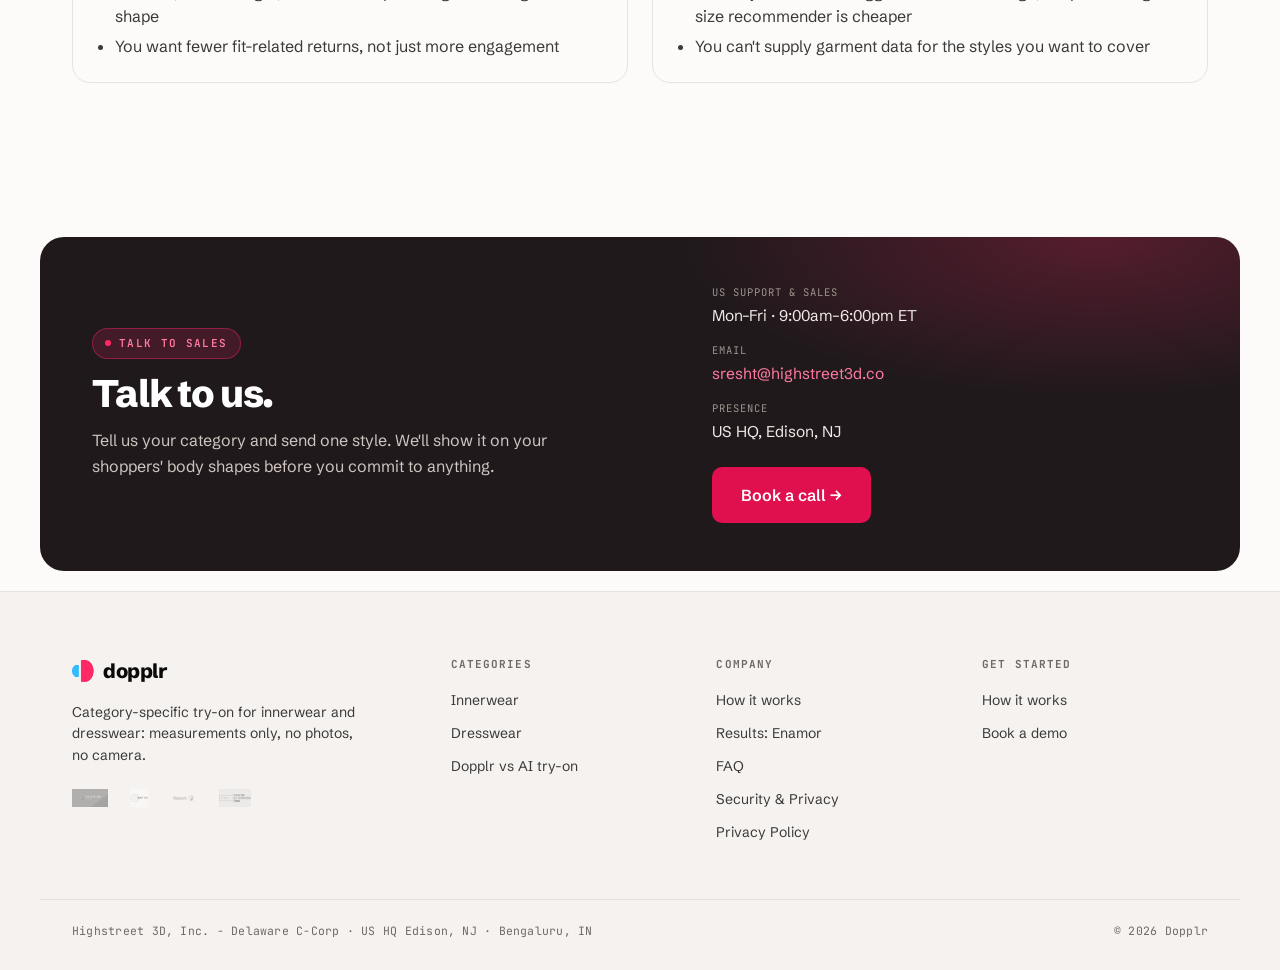
==== commit 0d49e14b: "Remove free fit audit funnel; drop dresswear category switch (nav handles category everywhere) Book " ====
--- a/compare.html
+++ b/compare.html
@@ -715,11 +715,10 @@
       <a href="how-it-works.html">How it works</a>
       <a href="results-enamor.html">Results</a>
       <a href="faq.html">FAQ</a>
-      <a class="m-only" href="#audit">Free fit audit</a>
+      <a class="m-only" href="https://calendar.app.google/67bdHT71dR5V6fka7" target="_blank" rel="noopener">Book a demo</a>
     </div>
     <div class="nav-cta">
-      <a class="link-cta" href="https://calendar.app.google/67bdHT71dR5V6fka7" target="_blank" rel="noopener">Book a demo</a>
-      <a class="btn btn-primary" href="#audit">Free fit audit</a>
+      <a class="btn btn-primary" href="https://calendar.app.google/67bdHT71dR5V6fka7" target="_blank" rel="noopener">Book a demo</a>
       <button class="nav-toggle" type="button" aria-label="Open menu" aria-expanded="false" aria-controls="nav-links">
         <svg viewBox="0 0 24 24" fill="none" stroke="currentColor" stroke-width="2" stroke-linecap="round"><path d="M4 7h16M4 12h16M4 17h16"/></svg>
       </button>
@@ -758,32 +757,6 @@
         <div class="panel"><h3>Choose Dopplr when fit decides the sale</h3><ul><li>Bras and intimate apparel, where two styles in the same size fit differently</li><li>Dresses, where length, waist and drape change with height and shape</li><li>You want fewer fit-related returns, not just more engagement</li></ul></div>
         <div class="panel"><h3>Choose something else when…</h3><ul><li>The question is styling or "how does it look", not fit: generative try-on is built for that</li><li>You only need a size suggestion across a large, simple catalog: a size recommender is cheaper</li><li>You can't supply garment data for the styles you want to cover</li></ul></div>
       </div>
-    </div>
-  </section>
-
-  <section class="audit" id="audit">
-    <div class="wrap audit-grid">
-      <div>
-        <span class="eyebrow">Free fit audit</span>
-        <h2>See what your product pages don't tell a shopper about fit.</h2>
-        <p class="lead">Send us your store. We'll read your product pages the way a shopper does and show you where she's left guessing, then what fixing it would take. Free, and nothing to install.</p>
-        <ul class="audit-gets">
-          <li>Five of your product pages, reviewed for what a shopper can and can't tell about fit</li>
-          <li>The styles most likely to raise fit questions and returns</li>
-          <li>What putting Dopplr live on them would take, and what it would cost</li>
-        </ul>
-      </div>
-      <form class="audit-form" data-audit-form novalidate>
-        <div class="af-fields">
-          <label><span>Store URL</span><input name="store" type="text" inputmode="url" autocomplete="url" placeholder="yourbrand.com" required /></label>
-          <label><span>Work email</span><input name="email" type="email" autocomplete="email" placeholder="you@yourbrand.com" required /></label>
-          <label class="af-cat"><span>Category</span><select name="category"><option value="innerwear">Innerwear</option><option value="dresswear">Dresswear</option><option value="both" selected>Both</option></select></label>
-          <input class="af-hp" name="company" tabindex="-1" autocomplete="off" aria-hidden="true" />
-          <button class="btn btn-accent" type="submit">Get my free fit audit</button>
-        </div>
-        <p class="af-msg" role="status" aria-live="polite"></p>
-        <p class="af-fine">No install and no store access needed: we only look at your public product pages.</p>
-      </form>
     </div>
   </section>
 
@@ -834,7 +807,7 @@
     </div>
     <div class="foot-col">
       <h3 class="fh">Get started</h3>
-      <a href="#audit">Free fit audit</a>
+      <a href="how-it-works.html">How it works</a>
       <a href="https://calendar.app.google/67bdHT71dR5V6fka7" target="_blank" rel="noopener">Book a demo</a>
     </div>
   </div>
--- a/public/css/site.css
+++ b/public/css/site.css
@@ -7,35 +7,7 @@
 .scoper-in .pn,.phase2 .pn,.phases2 .pn{color:var(--accent-text,#C8104A)}
 .foot-col h3.fh{font-size:11px}
 
-/* Shared components used on every page: free fit audit, FAQ, steps, comparison, case study. */
-
-/* ── free fit audit ─────────────────────────────────────── */
-.audit{padding:88px 0;border-top:1px solid var(--line);background:var(--bg-alt)}
-.audit-grid{display:grid;grid-template-columns:1fr 1.1fr;gap:48px;align-items:start}
-.audit h2{font-size:clamp(28px,3.6vw,42px);line-height:1.08;letter-spacing:-.03em;font-weight:800;margin:14px 0 14px}
-.audit .lead{color:var(--ink-2);font-size:17px;max-width:52ch}
-.audit-gets{list-style:none;margin-top:22px;display:grid;gap:10px}
-.audit-gets li{position:relative;padding-left:26px;color:var(--ink-2);font-size:15.5px}
-.audit-gets li::before{content:"";position:absolute;left:0;top:.35em;width:14px;height:14px;border-radius:50%;background:var(--accent-btn,#E0104F);box-shadow:inset 0 0 0 4px var(--bg-alt)}
-.audit-form{background:var(--bg);border:1px solid var(--line);border-radius:20px;padding:26px}
-.af-fields{display:grid;gap:14px}
-.af-fields label{display:grid;gap:6px;font-size:13px;font-weight:600;color:var(--ink)}
-.af-fields input,.af-fields select{font:inherit;font-size:16px;font-weight:400;padding:13px 14px;border-radius:12px;border:1px solid var(--line-2);background:var(--bg);color:var(--ink);width:100%}
-.af-fields input:focus,.af-fields select:focus{outline:2px solid var(--accent-btn,#E0104F);outline-offset:1px}
-.af-fields .btn{width:100%;justify-content:center;margin-top:4px}
-.af-hp{position:absolute;left:-9999px;width:1px;height:1px;opacity:0}
-.af-msg{margin-top:12px;font-size:14px;min-height:1.2em;color:var(--ink-2)}
-.af-msg.ok{color:#1a7f4b;font-weight:600}
-.af-msg.err{color:var(--accent-text,#C8104A);font-weight:600}
-.af-fine{margin-top:10px;font-size:12.5px;color:var(--muted)}
-.audit-form.sent .af-fields{opacity:.55;pointer-events:none}
-.hero-audit{margin-top:26px;max-width:620px}
-.hero-audit .af-fields{grid-template-columns:1.2fr 1.2fr auto;align-items:end}
-.hero-audit .af-fields label span{position:absolute;left:-9999px}
-.hero-audit .af-fields .btn{width:auto;margin:0;white-space:nowrap;padding:13px 18px}
-.hero-audit .af-cat{display:none}
-@media (prefers-color-scheme:dark){.af-msg.ok{color:#5fd394}}
-@media (max-width:880px){.audit-grid{grid-template-columns:1fr;gap:28px}.hero-audit .af-fields{grid-template-columns:1fr}.hero-audit .af-fields .btn{width:100%}}
+/* Shared components used on every page: FAQ, steps, comparison, case study. */
 
 /* ── generic content pages ──────────────────────────────── */
 .page-hero{padding:80px 0 36px}
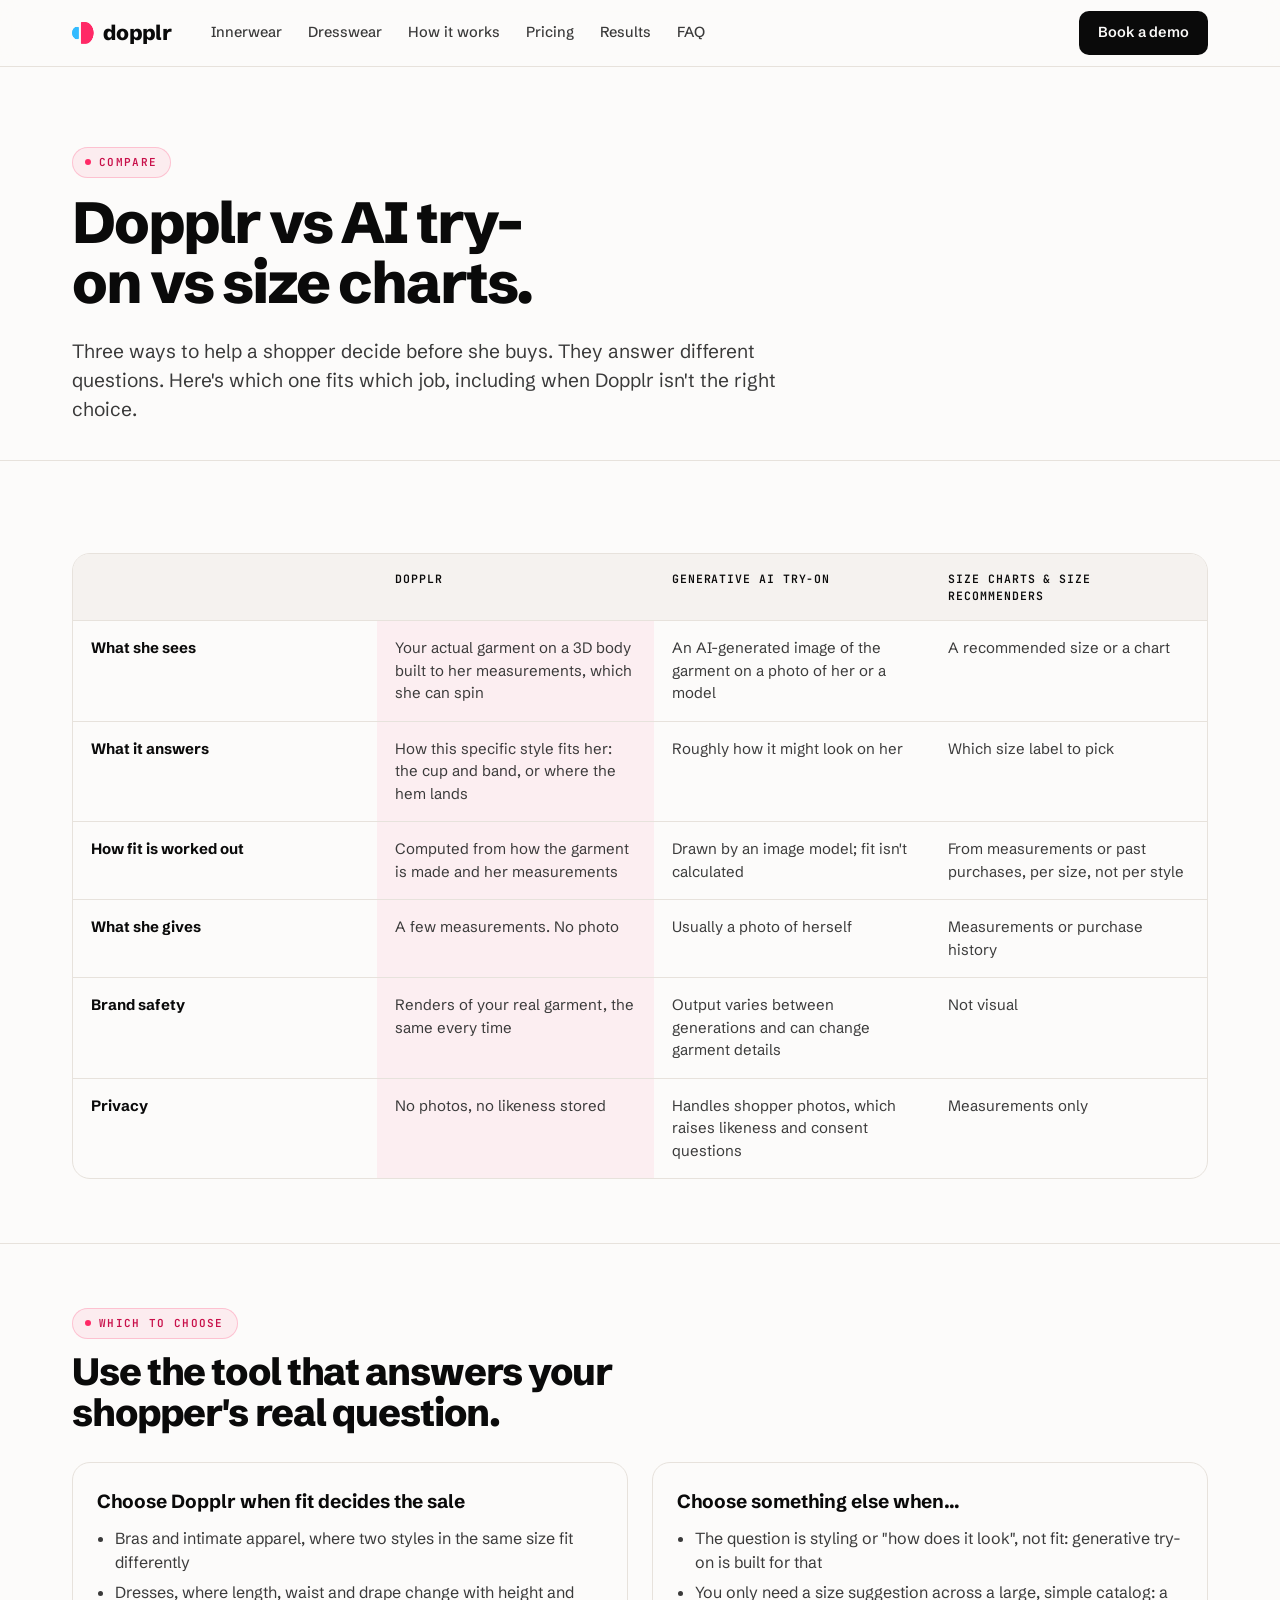
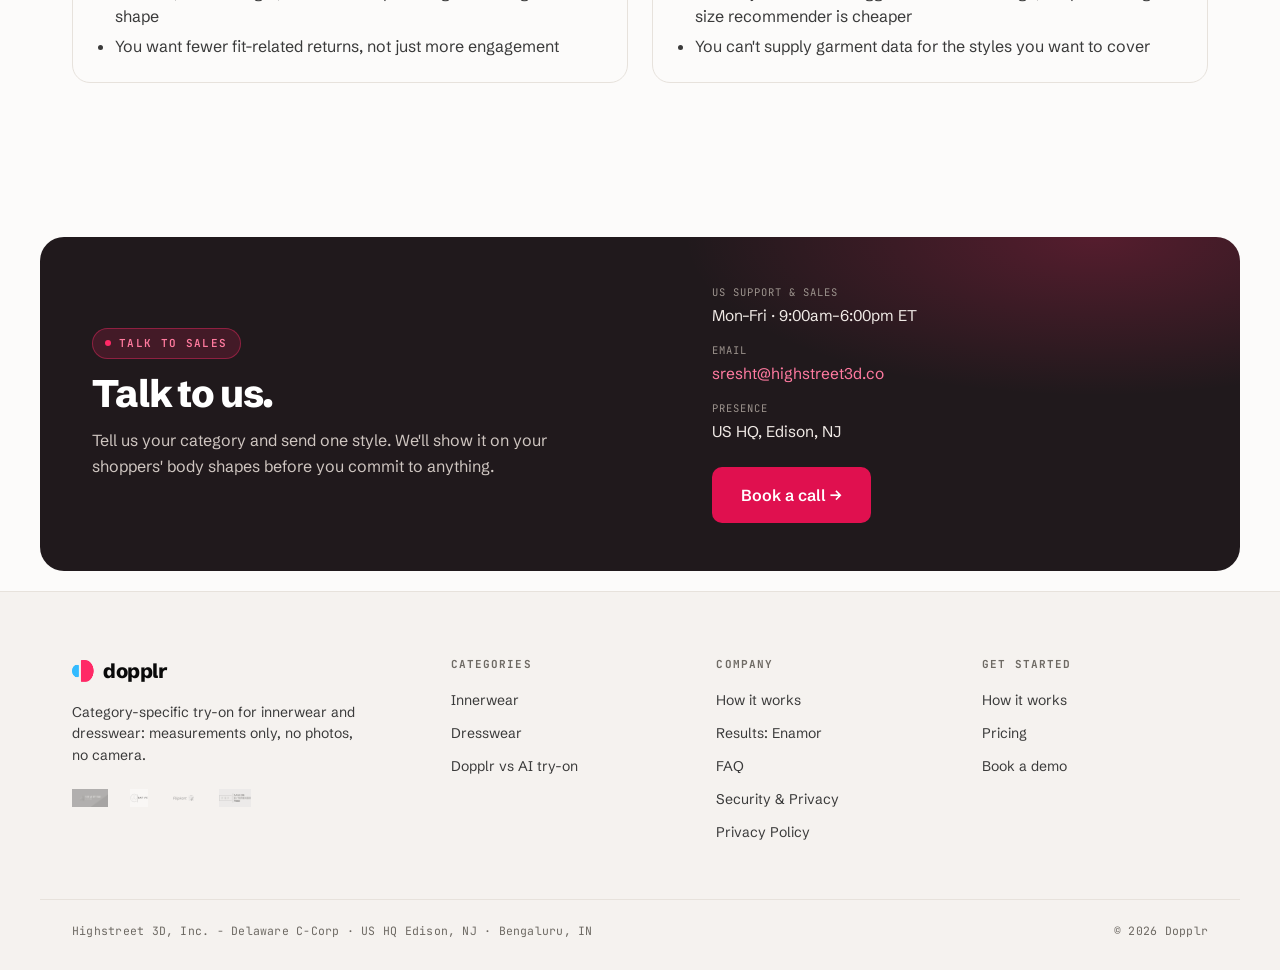
==== commit e541ff44: "Move pricing to its own page (/pricing) with nav tab on every page; add pricing FAQ, sitemap and llm" ====
--- a/compare.html
+++ b/compare.html
@@ -713,6 +713,7 @@
       <a href="innerwear.html">Innerwear</a>
       <a href="dresswear.html">Dresswear</a>
       <a href="how-it-works.html">How it works</a>
+      <a href="pricing.html">Pricing</a>
       <a href="results-enamor.html">Results</a>
       <a href="faq.html">FAQ</a>
       <a class="m-only" href="https://calendar.app.google/67bdHT71dR5V6fka7" target="_blank" rel="noopener">Book a demo</a>
@@ -808,6 +809,7 @@
     <div class="foot-col">
       <h3 class="fh">Get started</h3>
       <a href="how-it-works.html">How it works</a>
+      <a href="pricing.html">Pricing</a>
       <a href="https://calendar.app.google/67bdHT71dR5V6fka7" target="_blank" rel="noopener">Book a demo</a>
     </div>
   </div>
--- a/public/css/site.css
+++ b/public/css/site.css
@@ -59,3 +59,36 @@
 .fig .d{display:block;color:var(--ink-2);font-size:14.5px;margin-top:6px}
 .fig .t{display:inline-block;margin-top:12px;font-family:var(--mono);font-size:10.5px;letter-spacing:.1em;text-transform:uppercase;color:var(--muted)}
 @media (max-width:880px){.figs{grid-template-columns:1fr}}
+
+/* pricing page */
+  .pricing{padding:72px 0 64px}
+  .pr-head{text-align:center;max-width:640px;margin:0 auto}
+  .pr-head h1,.pr-head h2{font-size:clamp(34px,4.6vw,54px);text-wrap:balance;line-height:1.05;letter-spacing:-.03em;font-weight:800;margin:14px 0 12px}
+  .pr-head p{color:var(--ink-2);font-size:17px}
+  .billing{display:flex;width:max-content;margin:28px auto 0;padding:4px;border:1px solid var(--line);border-radius:999px;background:var(--bg-alt)}
+  .bill-opt{font:inherit;font-size:14.5px;font-weight:600;color:var(--ink-2);background:transparent;border:0;border-radius:999px;padding:9px 18px;cursor:pointer;display:flex;align-items:center;gap:8px}
+  .bill-opt.is-on{background:var(--bg);color:var(--ink);box-shadow:0 1px 3px rgba(0,0,0,.12)}
+  .bill-opt:focus-visible{outline:2px solid var(--accent-btn,#E0104F);outline-offset:2px}
+  .bill-opt .save{font-family:var(--mono);font-size:10.5px;font-weight:600;letter-spacing:.06em;text-transform:uppercase;color:var(--accent-text,#C8104A);background:color-mix(in srgb,var(--accent) 12%,transparent);padding:3px 7px;border-radius:999px}
+  .plans{display:grid;grid-template-columns:repeat(2,minmax(0,1fr));gap:24px;margin:40px auto 0;max-width:880px}
+  .plan{position:relative;border:1px solid var(--line);border-radius:20px;padding:32px 28px;background:var(--bg);display:flex;flex-direction:column}
+  .plan--featured{border:2px solid var(--accent-btn,#E0104F);box-shadow:0 12px 40px -18px rgba(224,16,79,.35)}
+  .plan-badge{position:absolute;top:-13px;left:28px;background:var(--accent-btn,#E0104F);color:#fff;font-family:var(--mono);font-size:11px;font-weight:600;letter-spacing:.08em;text-transform:uppercase;padding:5px 10px;border-radius:999px}
+  .plan-name{font-size:22px;font-weight:800;letter-spacing:-.02em}
+  .plan-for{color:var(--ink-2);font-size:15px;margin-top:4px}
+  .plan-price{display:flex;align-items:baseline;gap:8px;margin-top:22px}
+  .plan-price .amt{font-size:52px;font-weight:800;letter-spacing:-.04em;line-height:1}
+  .plan-price .per{color:var(--ink-2);font-size:16px}
+  .plan-note{font-size:14px;color:var(--muted);margin-top:8px;min-height:1.4em}
+  .plan .btn{margin-top:22px;justify-content:center;text-align:center}
+  .plan-list{list-style:none;margin-top:24px;padding-top:20px;border-top:1px solid var(--line);display:grid;gap:12px}
+  .plan-list li{display:flex;gap:10px;align-items:flex-start;font-size:15.5px;color:var(--ink-2)}
+  .plan-list .ic{flex:none;margin-top:3px;color:var(--accent-text,#C8104A)}
+  .pr-rows{max-width:880px;margin:24px auto 0;border:1px solid var(--line);border-radius:20px;background:var(--bg-alt)}
+  .pr-row{display:grid;grid-template-columns:150px 1fr;gap:16px;padding:18px 28px;align-items:baseline}
+  .pr-row+.pr-row{border-top:1px solid var(--line)}
+  .pr-row .k{font-family:var(--mono);font-size:11px;font-weight:600;letter-spacing:.1em;text-transform:uppercase;color:var(--accent-text,#C8104A)}
+  .pr-row p{font-size:16px;color:var(--ink-2)}.pr-row b{color:var(--ink)}
+  .pr-foot{text-align:center;color:var(--muted);font-size:14px;margin-top:20px}
+  .pr-foot a{color:var(--ink);text-decoration:underline;text-underline-offset:3px}
+  @media (max-width:760px){.plans{grid-template-columns:1fr;gap:28px}.pr-row{grid-template-columns:1fr;gap:4px;padding:16px 20px}.plan{padding:28px 22px}}
